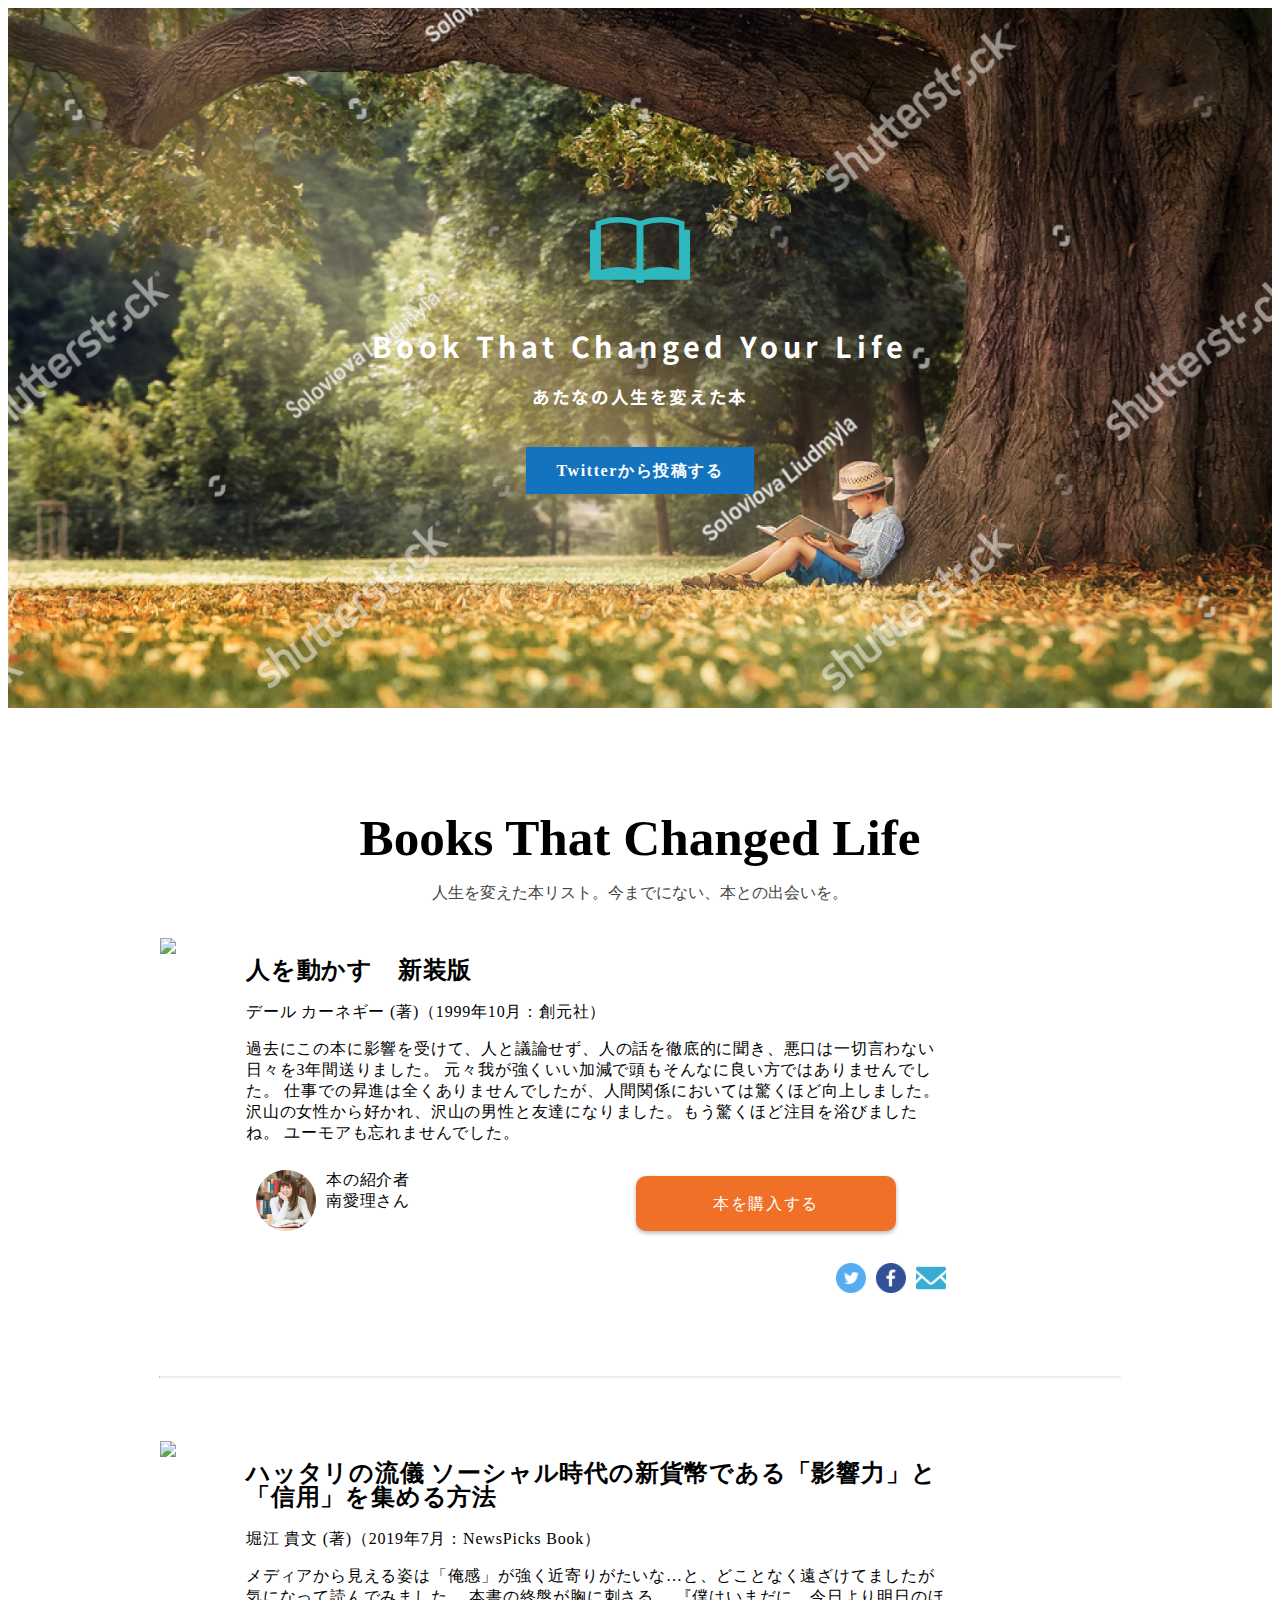
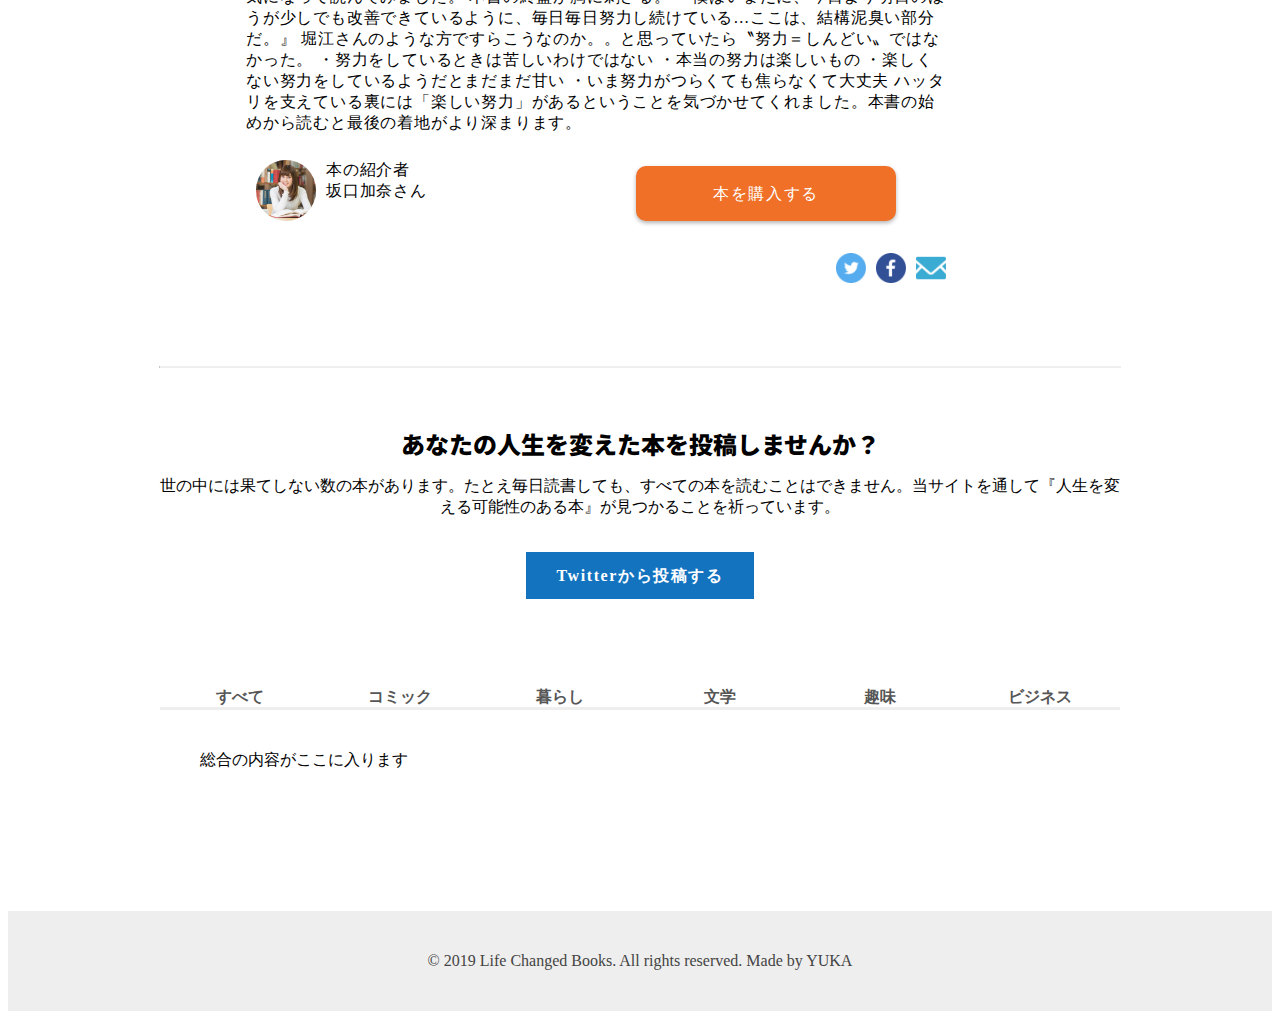
==== index.html @ 33866260 "first commit" ====
<!DOCTYPE html>
<html lang="ja">
<head>
  <meta charset="utf-8">
  <title> portforio site</title>
  <style>
  </style>
  <link rel="stylesheet" href="style.css" type="text/css">
<link href="https://fonts.googleapis.com/css?family=Noto+Sans+JP&display=swap" rel="stylesheet">
<link href="https://fonts.googleapis.com/css?family=Noto+Serif+JP&display=swap" rel="stylesheet">
<link href="https://fonts.googleapis.com/css?family=Sawarabi+Mincho&display=swap" rel="stylesheet">
  <link href="https://use.fontawesome.com/releases/v5.6.1/css/all.css" rel="stylesheet">
  <link rel="stylesheet" href="venobox.css">
</head>
<body>
  <header class="header">
    <div class="inner">
      <img src="img/icon.svg" class="icon">

<h1>Book That Changed Your Life <p>あたなの人生を変えた本</p></h1>
    <span class="bottun"><a href="#">Twitterから投稿する</a></span>
    </div>
  </header>


  <section class="#">
    <div class="inner maintitle">


          <h1>Books That Changed Life<p>人生を変えた本リスト。今までにない、本との出会いを。</p></h1>





    </div>
  </section>


  <section class="#">
    <div class="inner main1">
<div class="inner-item left">
<img src="https://images-na.ssl-images-amazon.com/images/I/41nzfdbp0IL._SX339_BO1,204,203,200_.jpg">
  </div>
  <div class="inner-item right">
  <h2>人を動かす　新装版</h2>
  <p class="tyosya">デール カーネギー (著)（1999年10月：創元社）
<p class="honbun">

過去にこの本に影響を受けて、人と議論せず、人の話を徹底的に聞き、悪口は一切言わない日々を3年間送りました。
元々我が強くいい加減で頭もそんなに良い方ではありませんでした。
仕事での昇進は全くありませんでしたが、人間関係においては驚くほど向上しました。沢山の女性から好かれ、沢山の男性と友達になりました。もう驚くほど注目を浴びましたね。
ユーモアも忘れませんでした。 </p>
<div class="flex">
<p class="syoukaisya"><img src="img/profile.jpg">本の紹介者
<br>
南愛理さん</p>
<p class="kounyuu"><a href="https://amzn.to/2Gwf5Fy">本を購入する</a>
</p>
</div>
<div class="flex-kyouyuu">
<p class="kyouyuu">
<a href="#"><img src="img/icon1.png"></a>
<a href="#"><img src="img/icon2.png"></a>
<a href="#"><img src="img/icon3.png"></a>
</p>
</div>
    </div>


    </div>
    <hr class="hr">
  </div>
  </section>



  <section class="#">
    <div class="inner main1">
<div class="inner-item left">
<img src="https://images-na.ssl-images-amazon.com/images/I/51v9MgAtGcL._SX338_BO1,204,203,200_.jpg">
  </div>
  <div class="inner-item right">
  <h2>ハッタリの流儀 ソーシャル時代の新貨幣である「影響力」と「信用」を集める方法</h2>
  <p class="tyosya">堀江 貴文  (著)（2019年7月：NewsPicks Book）
<p class="honbun">
  メディアから見える姿は「俺感」が強く近寄りがたいな…と、どことなく遠ざけてましたが気になって読んでみました。

  本書の終盤が胸に刺さる。

  『僕はいまだに、今日より明日のほうが少しでも改善できているように、毎日毎日努力し続けている…ここは、結構泥臭い部分だ。』

  堀江さんのような方ですらこうなのか。。と思っていたら〝努力＝しんどい〟ではなかった。

  ・努力をしているときは苦しいわけではない
  ・本当の努力は楽しいもの
  ・楽しくない努力をしているようだとまだまだ甘い
  ・いま努力がつらくても焦らなくて大丈夫


  ハッタリを支えている裏には「楽しい努力」があるということを気づかせてくれました。本書の始めから読むと最後の着地がより深まります。</p>
<div class="flex">
<p class="syoukaisya"><img src="img/profile.jpg">本の紹介者
<br>
坂口加奈さん</p>
<p class="kounyuu"><a href="https://amzn.to/30XMRLS">本を購入する</a>
</p>
</div>
<div class="flex-kyouyuu">
<p class="kyouyuu">
<a href="#"><img src="img/icon1.png"></a>
<a href="#"><img src="img/icon2.png"></a>
<a href="#"><img src="img/icon3.png"></a>
</p>
</div>
    </div>


    </div>
    <hr class="hr">
  </div>
  </section>



  <section class="#">
    <div class="inner main3">

  <div class="inner-item">
  <h2>あなたの人生を変えた本を投稿しませんか？</h2>

<p class="honbun">
  世の中には果てしない数の本があります。たとえ毎日読書しても、すべての本を読むことはできません。当サイトを通して『人生を変える可能性のある本』が見つかることを祈っています。</p>
<span class="bottun"><a href="#">Twitterから投稿する</a></span>

    </div>


    </div>
    <!-- <hr class="hr"> -->
  </div>
  </section>


  <div class="tabs">
      <input id="all" type="radio" name="tab_item" checked>
      <label class="tab_item" for="all">すべて</label>
      <input id="komikku" type="radio" name="tab_item">
      <label class="tab_item" for="komikku">コミック</label>
      <input id="kurashi" type="radio" name="tab_item">
      <label class="tab_item" for="kurashi">暮らし</label>
      <input id="bungaku" type="radio" name="tab_item">
      <label class="tab_item" for="bungaku">文学</label>
      <input id="syumi" type="radio" name="tab_item">
      <label class="tab_item" for="syumi">趣味</label>
      <input id="bijinesu" type="radio" name="tab_item">
      <label class="tab_item" for="bijinesu">ビジネス</label>

      <div class="tab_content" id="all_content">
          総合の内容がここに入ります








      </div>
      <div class="tab_content" id="komikku_content">
          コミックの内容がここに入ります





  </div>

      <div class="tab_content" id="kurashi_content">
          暮らしの内容がここに入ります


  </div>
  <div class="tab_content" id="bungaku_content">
      文学の内容がここに入ります
</div>
<div class="tab_content" id="syumi_content">
    趣味の内容がここに入ります
</div>
<div class="tab_content" id="bijinesu_content">
    ビジネスの内容がここに入ります
</div>

    </div>

  <footer class="footer">
    <div class="inner">
<p>
    © 2019 Life Changed Books. All rights reserved. Made by YUKA</p>
        </div>
  </footer>
  <script src="https://cdnjs.cloudflare.com/ajax/libs/jquery/2.2.4/jquery.min.js"></script>
  <script src="js/venobox.min.js"></script>
  <script>
    $(function() {
      $('.venobox').venobox({
        infinigall: true,
        numeratio: true,
      });
    });
  </script>
</body>
</html>
---- style.css ----
@charset "UTF-8";

#{
    font-family: 'Noto Sans JP', sans-serif;
    font-size:14rem;
}

/* .fas {color: #fecb81;
backgorund-color: #fecb81;

} */


.icon {
  text-align: center;
  margin: 0 auto;
  width: 100px;
margin-top: 20%;

}
.header {

  background: url("img/main3.jpg") no-repeat;
  background-size: cover;

height:700px;
background-position: center center;
}

.img {
  max-width: 100%;
  width: 100%;
}

.header .inner {

box-sizing:border-box;
width: 960px;
max-width: 100%;
text-align: center;
  margin: 0 auto;
  font-family: 'Noto Sans JP', sans-serif;

}

.inner {
  margin: 0 auto;
  width: 960px;

/* max-width: 100%; */
}

.main1 {
    display: flex;

}

.left img {
width: 200px;

}


.right {
width: 700px;
/* max-width: 100%;
max-width: 100%; */
margin-left:70px;
letter-spacing: 0.05rem;
}

h2 {
    font-family: "游明朝", YuMincho, "ヒラギノ明朝 ProN W3", "Hiragino Mincho ProN", "HG明朝E", "ＭＳ Ｐ明朝", "ＭＳ 明朝", serif;
line-height: 1;
}
.maintitle  {
text-align: center;
margin-top:100px;
font-size: 1.6rem;

}
.main3 {
  text-align: center;
}

.main3 h2 {
  font-family: 'Noto Sans JP', sans-serif;
  font-weight: 900;
  font-size: 1.5rem;


}

.maintitle p  {
text-align: center;
font-size: 1rem;
  font-family: "游明朝", YuMincho, "ヒラギノ明朝 ProN W3", "Hiragino Mincho ProN", "HG明朝E", "ＭＳ Ｐ明朝", "ＭＳ 明朝", serif;
  color: #444;
  font-weight: lighter;
}


.header h1 {
  color:#fff;
  text-align: center;
margin: 0 auto;
padding-top: 20px;
letter-spacing: 0.3rem;
font-size: 1.8rem;
font-family: 'Noto Sans JP', sans-serif;
font-weight: bold;
}

.header h1 p {
  color:#fff;
letter-spacing: 0.1rem;
font-size: 1.1rem;
margin-bottom: 5%;
}

.bottun {
  color:#fff;
letter-spacing: 0.1rem;
font-size: 1.3rem;
background-color:#1373BF;
display: inline;
text-align: center;
margin: 0 auto;
font-size:1rem;
padding: 15px 30px;
    font-family: Avenir-Light;
    font-weight: bold;


}

.bottun a {
text-decoration: none;
color:#fff;
display: inline;
}


.bottun:hover {
background-color:#00bcf2;
transition: 1s;



}


.flex {
  display: flex;
  justify-content: space-between;
}

.kounyuu {
  /* border: 0.5px solid #444; */
  width: 260px;
  height: 55px;
  text-align: center;
  line-height: 55px;
  /* padding:15px 80px; */
  border-radius: 10px;
  margin-right: 50px;
background-color:#ef7026;
box-shadow: 0 2px 4px rgba(0,0,0,0.3);
transition: .3s;
color: #fff;
letter-spacing: 0.1rem;


}
.kounyuu a {
text-decoration: none;
display: block;
color: #444;
color: #fff;
width: 100%;
}

.kounyuu:hover {
  /* border: 0.5px solid #3cb371; */
  transition: 0.5s;
  box-sizing: border-box;
box-shadow: 0 5px 8px rgba(0,0,0,0.3);

}

.syoukaisya img {
  width: 60px;
  border-radius: 500px;
  float: left;
  margin-right: 10px;
}

.syoukaisya {
overflow: hidden;
width: 200px;
margin: 10px;
}


.naviflex {
display:flex;
justify-content: space-between;
}

.kyouyuu img {
  width: 30px;
  /* background-color: blue;
  color: green; */
  margin-left:5px;
}

.flex-kyouyuu{
  display: flex;
  justify-content: flex-end;
}

.hr {
  color: #EFEFEF;
    color: red;
  margin-top: 5%;
    margin-bottom: 5%;
  width:960px;
max-width: 100%;
  margin-left:auto;
    margin-right:auto;
  border-top: 1px solid #EFEFEF;
}

.main3 .honbun {
  margin-bottom: 5%;

}



.footer  {
background-color: #eee;
height: 100px;
text-align: center;
}




.footer .inner  {
padding-top:2%;
color: #444;
}



/*タブ切り替え全体のスタイル*/
.tabs {
  margin-top: 50px;
  padding-bottom: 40px;
  background-color: #fff;
  /* box-shadow: 0 0 10px rgba(0, 0, 0, 0.2); */
  width: 960px;
  margin: 0 auto;
    margin-bottom: 100px;
      margin-top: 100px;
  height: auto;}


/*タブのスタイル*/
.tab_item {
  width: calc(100%/6);
  height: 20px;
  border-bottom: 3px solid #eee;
  /* background-color: #d9d9d9; */
  line-height: 20px;
  font-size: 16px;
  text-align: center;
  color: #565656;
  display: block;
  float: left;
  text-align: center;
  font-weight: bold;
  transition: all 0.2s ease;
}
.tab_item:hover {
  border-bottom: orange 3px solid;
  /* opacity: 0.75; */
  /* color: red; */
  /* background-color: green; */
    /* transform: translateX(1rem); */
    transition: 0.5s;
}

/*ラジオボタンを全て消す*/
input[name="tab_item"] {
  display: none;
}

/*タブ切り替えの中身のスタイル*/
.tab_content {
  display: none;
  padding: 40px 40px 0;
  clear: both;
  overflow: hidden;

}


/*選択されているタブのコンテンツのみを表示*/
#all:checked ~ #all_content,
#komikku:checked ~ #komikku_content,
#kurashi:checked ~ #kurashi_content,
#bungaku:checked ~ #bungaku_content,
#syumi:checked ~ #syumi_content,
#bijinesu:checked ~ #bijinesu_content,
#design:checked ~ #design_content {
  display: block;
}


@media screen and (min-width:761px) {

}


@media screen and (max-width:480px) {

  .flex {

  }


  .main1 {
      display: block;


  }

  .left {
    /* width: 200px; */
width: 480px;
  }


  .right {
width: 100%;
width: 480px;
  /* max-width: 100%;
  max-width: 100%; */
  margin-left:70px;
  letter-spacing: 0.05rem;
  }

}

#menu-cb:checked ~ #menu-background {
    opacity: 0.5;
    z-index: 999;
}
}
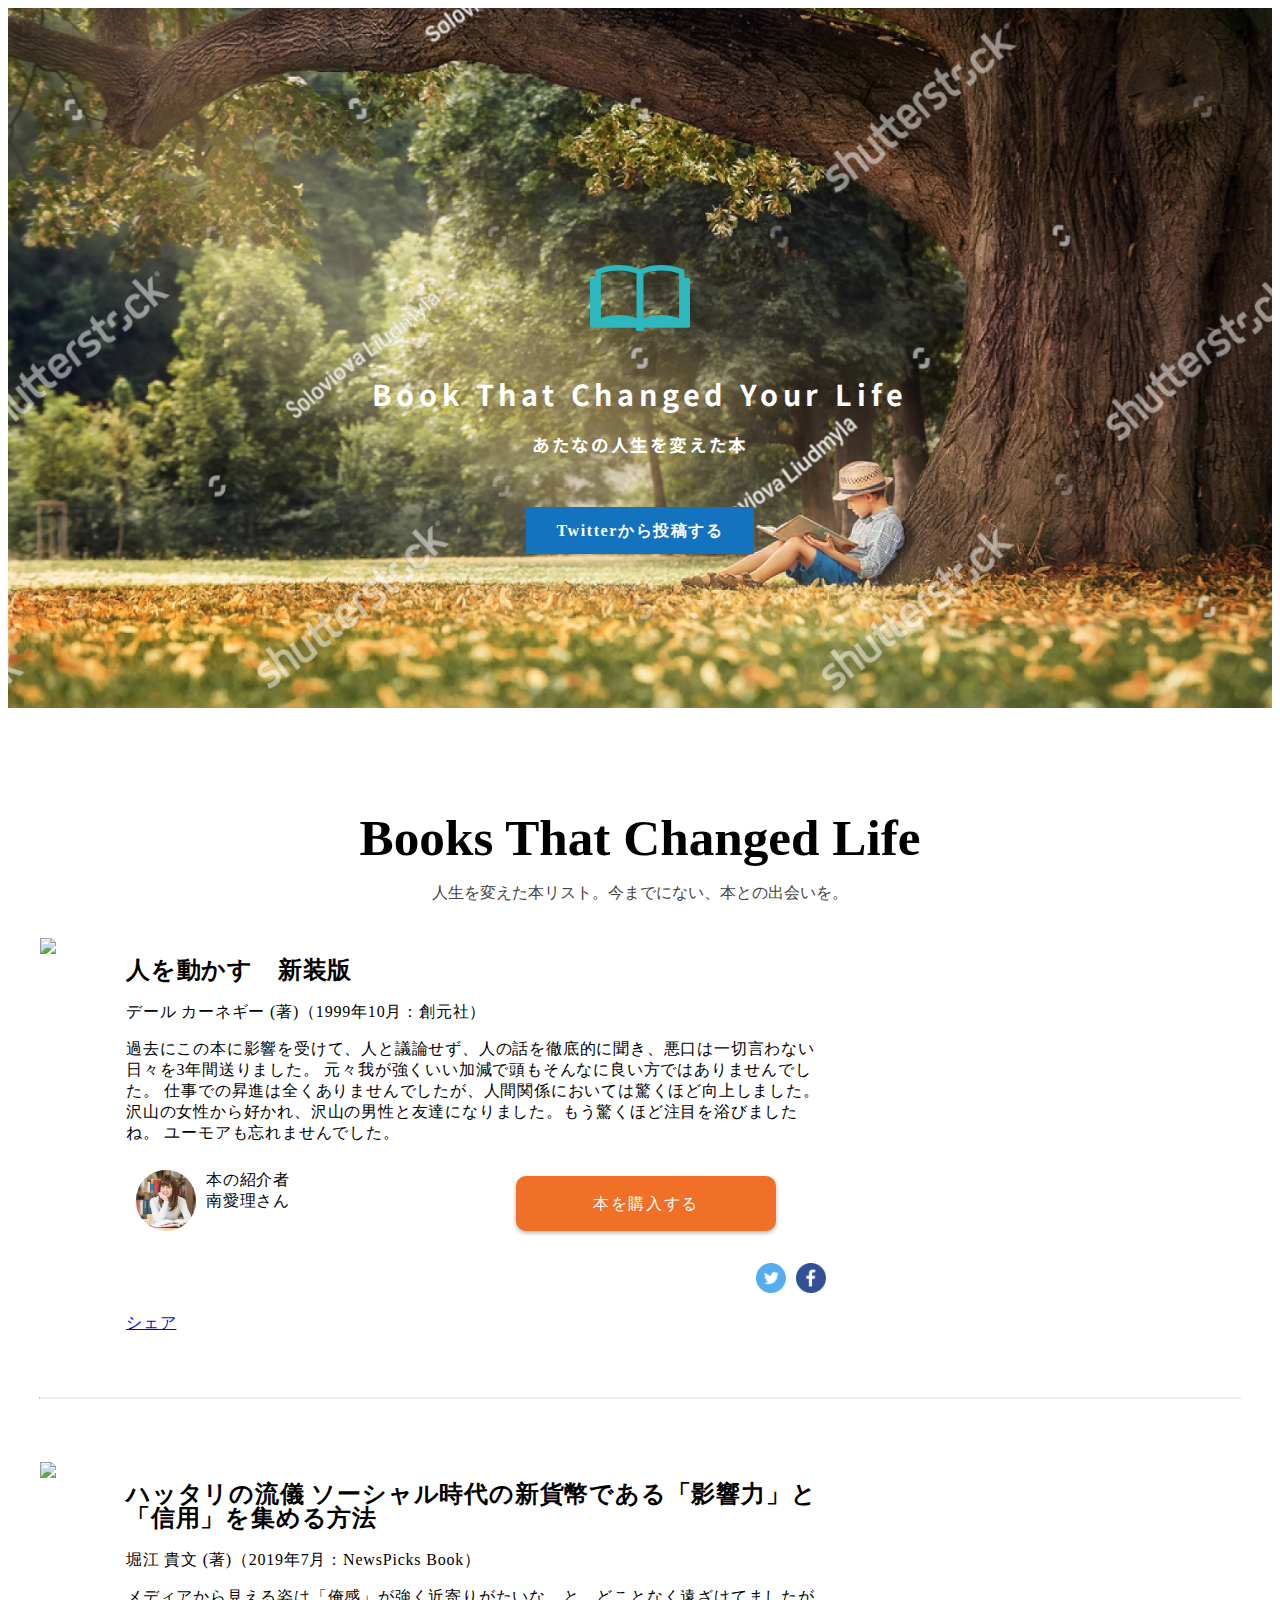
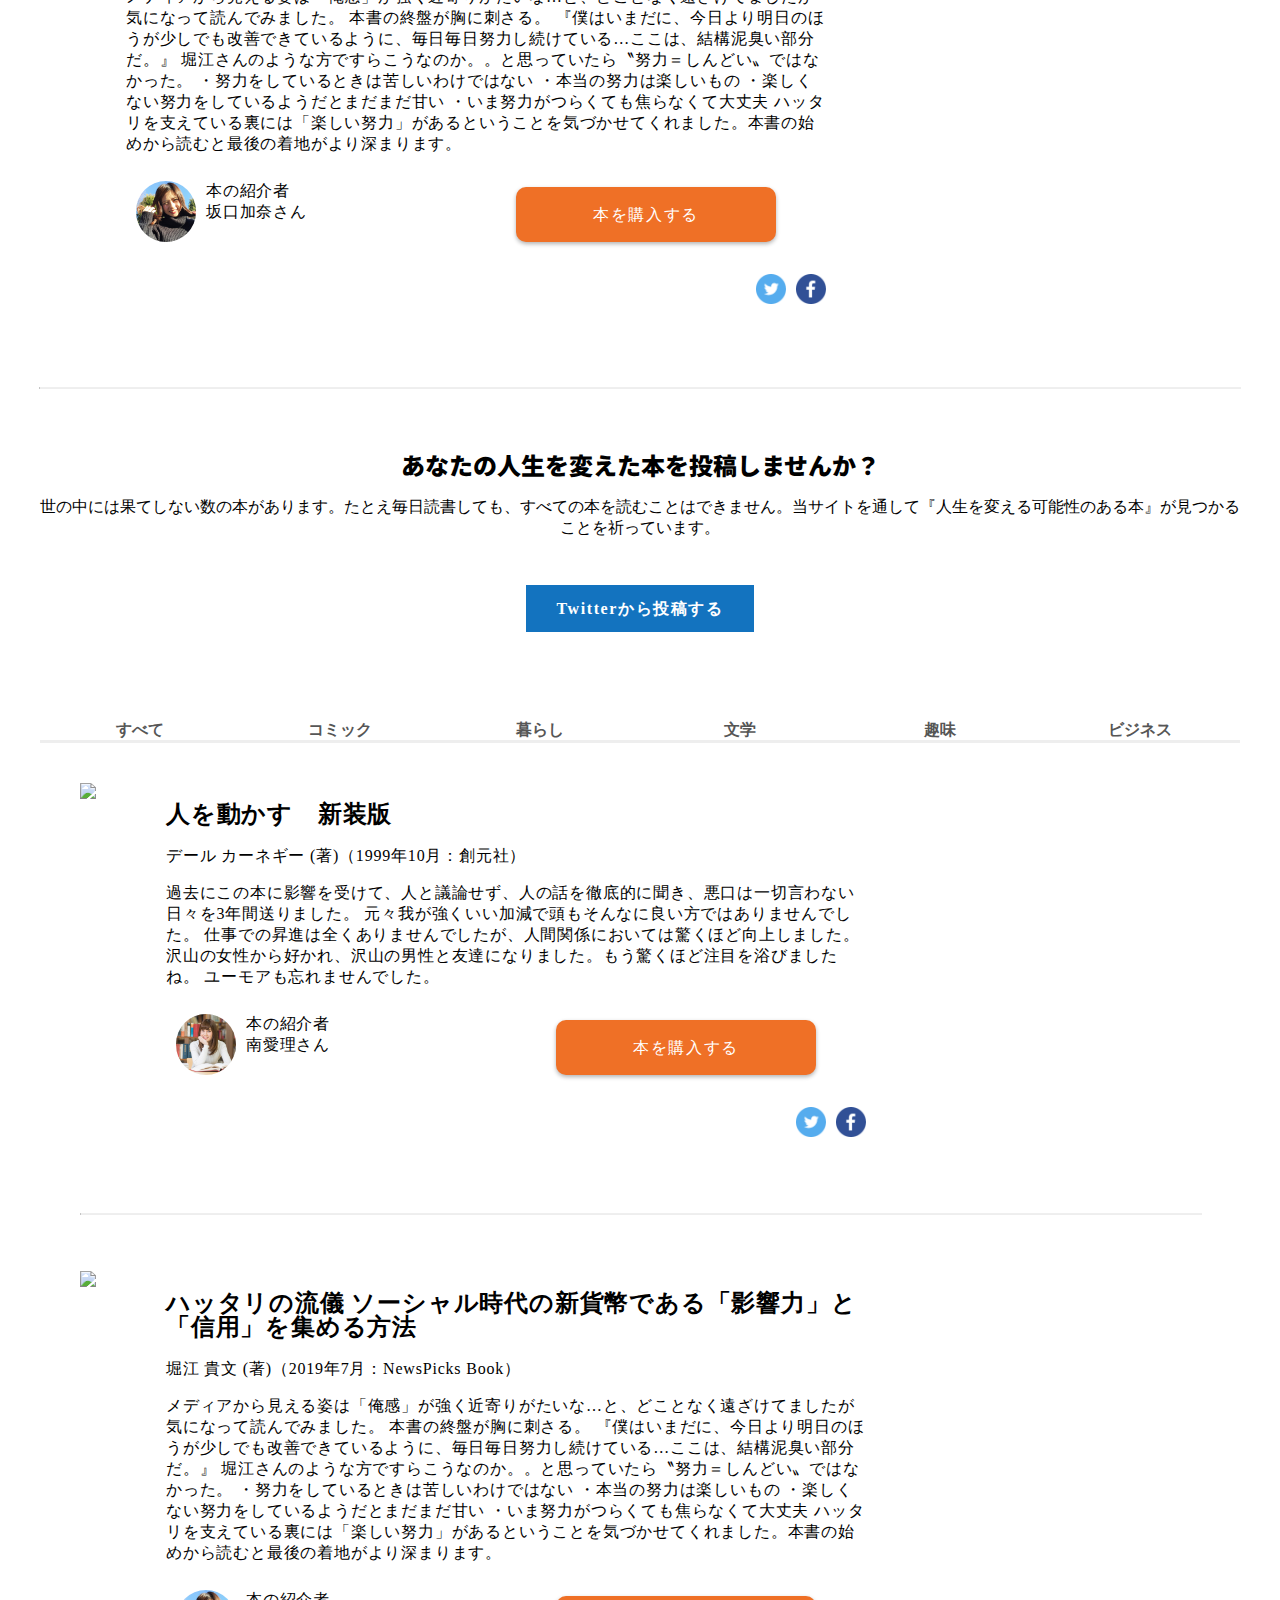
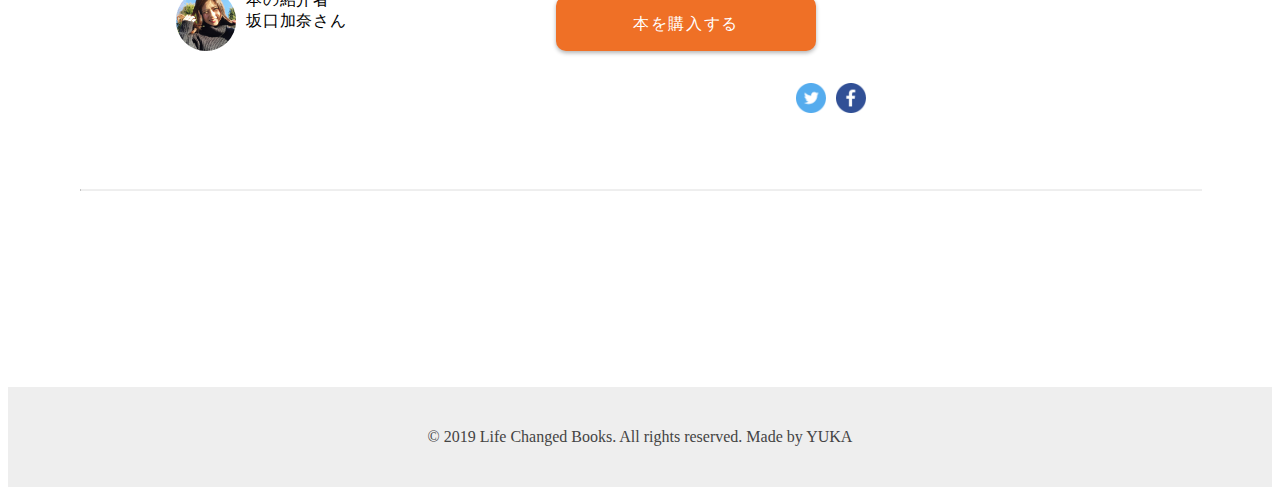
==== commit 2cff59a6: "追加" ====
--- a/index.html
+++ b/index.html
@@ -2,212 +2,381 @@
 <html lang="ja">
 <head>
   <meta charset="utf-8">
-  <title> portforio site</title>
+  <title> Book That Changed Your Life <p>あたなの人生を変えた本</title>
   <style>
   </style>
   <link rel="stylesheet" href="style.css" type="text/css">
-<link href="https://fonts.googleapis.com/css?family=Noto+Sans+JP&display=swap" rel="stylesheet">
-<link href="https://fonts.googleapis.com/css?family=Noto+Serif+JP&display=swap" rel="stylesheet">
-<link href="https://fonts.googleapis.com/css?family=Sawarabi+Mincho&display=swap" rel="stylesheet">
+  <script></script>
+  <link href="https://fonts.googleapis.com/css?family=Noto+Sans+JP&display=swap" rel="stylesheet">
+  <link href="https://fonts.googleapis.com/css?family=Noto+Serif+JP&display=swap" rel="stylesheet">
+  <link href="https://fonts.googleapis.com/css?family=Sawarabi+Mincho&display=swap" rel="stylesheet">
   <link href="https://use.fontawesome.com/releases/v5.6.1/css/all.css" rel="stylesheet">
-  <link rel="stylesheet" href="venobox.css">
+  <script async src="https://platform.twitter.com/widgets.js" charset="utf-8"></script>
 </head>
 <body>
+  <div id="fb-root"></div>
+<script async defer crossorigin="anonymous" src="https://connect.facebook.net/ja_JP/sdk.js#xfbml=1&version=v3.3"></script>
+
   <header class="header">
     <div class="inner">
       <img src="img/icon.svg" class="icon">
-
-<h1>Book That Changed Your Life <p>あたなの人生を変えた本</p></h1>
-    <span class="bottun"><a href="#">Twitterから投稿する</a></span>
+      <h1><a href="index.html">Book That Changed Your Life <p>あたなの人生を変えた本</a></p>
+      </h1>
+      <span class="bottun"><a href="">Twitterから投稿する</a></span>
     </div>
   </header>
-
-
   <section class="#">
     <div class="inner maintitle">
-
-
-          <h1>Books That Changed Life<p>人生を変えた本リスト。今までにない、本との出会いを。</p></h1>
-
-
-
-
-
+      <h1>Books That Changed Life<p>人生を変えた本リスト。今までにない、本との出会いを。</p>
+      </h1>
     </div>
   </section>
-
-
   <section class="#">
     <div class="inner main1">
-<div class="inner-item left">
-<img src="https://images-na.ssl-images-amazon.com/images/I/41nzfdbp0IL._SX339_BO1,204,203,200_.jpg">
-  </div>
-  <div class="inner-item right">
-  <h2>人を動かす　新装版</h2>
-  <p class="tyosya">デール カーネギー (著)（1999年10月：創元社）
-<p class="honbun">
-
-過去にこの本に影響を受けて、人と議論せず、人の話を徹底的に聞き、悪口は一切言わない日々を3年間送りました。
-元々我が強くいい加減で頭もそんなに良い方ではありませんでした。
-仕事での昇進は全くありませんでしたが、人間関係においては驚くほど向上しました。沢山の女性から好かれ、沢山の男性と友達になりました。もう驚くほど注目を浴びましたね。
-ユーモアも忘れませんでした。 </p>
-<div class="flex">
-<p class="syoukaisya"><img src="img/profile.jpg">本の紹介者
-<br>
-南愛理さん</p>
-<p class="kounyuu"><a href="https://amzn.to/2Gwf5Fy">本を購入する</a>
-</p>
-</div>
-<div class="flex-kyouyuu">
-<p class="kyouyuu">
-<a href="#"><img src="img/icon1.png"></a>
-<a href="#"><img src="img/icon2.png"></a>
-<a href="#"><img src="img/icon3.png"></a>
-</p>
-</div>
-    </div>
-
-
+      <div class="inner-item left">
+        <img src="https://images-na.ssl-images-amazon.com/images/I/41nzfdbp0IL._SX339_BO1,204,203,200_.jpg">
+      </div>
+      <div class="inner-item right">
+        <h2>人を動かす　新装版</h2>
+        <p class="tyosya">デール カーネギー (著)（1999年10月：創元社）
+          <p class="honbun">
+            過去にこの本に影響を受けて、人と議論せず、人の話を徹底的に聞き、悪口は一切言わない日々を3年間送りました。
+            元々我が強くいい加減で頭もそんなに良い方ではありませんでした。
+            仕事での昇進は全くありませんでしたが、人間関係においては驚くほど向上しました。沢山の女性から好かれ、沢山の男性と友達になりました。もう驚くほど注目を浴びましたね。
+            ユーモアも忘れませんでした。 </p>
+          <div class="flex">
+            <p class="syoukaisya"><img src="img/profile.jpg">本の紹介者
+              <br>
+              南愛理さん</p>
+            <p class="kounyuu"><a href="https://amzn.to/2Gwf5Fy">本を購入する</a>
+            </p>
+          </div>
+          <div class="flex-kyouyuu">
+            <p class="kyouyuu">
+              <a href="https://twitter.com/intent/tweet?text=人生を変えた本"><img src="img/icon1.png"></a>
+              <a href="https://www.facebook.com/sharer/sharer.php?u=https%3A%2F%2Fsad-swartz-3eaa2c.netlify.com%2F&amp;src=sdkpreparse"><img src="img/icon2.png"></a>
+
+            </p>
+          </div>
+
+<div class="fb-share-button" data-href="https://sad-swartz-3eaa2c.netlify.com/" data-layout="button_count" data-size="small"><a target="_blank" href="https://www.facebook.com/sharer/sharer.php?u=https%3A%2F%2Fsad-swartz-3eaa2c.netlify.com%2F&amp;src=sdkpreparse" class="fb-xfbml-parse-ignore">シェア</a></div>
+
+
+      </div>
     </div>
     <hr class="hr">
-  </div>
   </section>
-
-
-
   <section class="#">
     <div class="inner main1">
-<div class="inner-item left">
-<img src="https://images-na.ssl-images-amazon.com/images/I/51v9MgAtGcL._SX338_BO1,204,203,200_.jpg">
-  </div>
-  <div class="inner-item right">
-  <h2>ハッタリの流儀 ソーシャル時代の新貨幣である「影響力」と「信用」を集める方法</h2>
-  <p class="tyosya">堀江 貴文  (著)（2019年7月：NewsPicks Book）
-<p class="honbun">
-  メディアから見える姿は「俺感」が強く近寄りがたいな…と、どことなく遠ざけてましたが気になって読んでみました。
-
-  本書の終盤が胸に刺さる。
-
-  『僕はいまだに、今日より明日のほうが少しでも改善できているように、毎日毎日努力し続けている…ここは、結構泥臭い部分だ。』
-
-  堀江さんのような方ですらこうなのか。。と思っていたら〝努力＝しんどい〟ではなかった。
-
-  ・努力をしているときは苦しいわけではない
-  ・本当の努力は楽しいもの
-  ・楽しくない努力をしているようだとまだまだ甘い
-  ・いま努力がつらくても焦らなくて大丈夫
-
-
-  ハッタリを支えている裏には「楽しい努力」があるということを気づかせてくれました。本書の始めから読むと最後の着地がより深まります。</p>
-<div class="flex">
-<p class="syoukaisya"><img src="img/profile.jpg">本の紹介者
-<br>
-坂口加奈さん</p>
-<p class="kounyuu"><a href="https://amzn.to/30XMRLS">本を購入する</a>
-</p>
-</div>
-<div class="flex-kyouyuu">
-<p class="kyouyuu">
-<a href="#"><img src="img/icon1.png"></a>
-<a href="#"><img src="img/icon2.png"></a>
-<a href="#"><img src="img/icon3.png"></a>
-</p>
-</div>
-    </div>
-
-
+      <div class="inner-item left">
+        <img src="https://images-na.ssl-images-amazon.com/images/I/51v9MgAtGcL._SX338_BO1,204,203,200_.jpg">
+      </div>
+      <div class="inner-item right">
+        <h2>ハッタリの流儀 ソーシャル時代の新貨幣である「影響力」と「信用」を集める方法</h2>
+        <p class="tyosya">堀江 貴文 (著)（2019年7月：NewsPicks Book）
+          <p class="honbun">
+            メディアから見える姿は「俺感」が強く近寄りがたいな…と、どことなく遠ざけてましたが気になって読んでみました。
+            本書の終盤が胸に刺さる。
+            『僕はいまだに、今日より明日のほうが少しでも改善できているように、毎日毎日努力し続けている…ここは、結構泥臭い部分だ。』
+            堀江さんのような方ですらこうなのか。。と思っていたら〝努力＝しんどい〟ではなかった。
+            ・努力をしているときは苦しいわけではない
+            ・本当の努力は楽しいもの
+            ・楽しくない努力をしているようだとまだまだ甘い
+            ・いま努力がつらくても焦らなくて大丈夫
+            ハッタリを支えている裏には「楽しい努力」があるということを気づかせてくれました。本書の始めから読むと最後の着地がより深まります。</p>
+          <div class="flex">
+            <p class="syoukaisya"><img src="img/profile2.jpg">本の紹介者
+              <br>
+              坂口加奈さん</p>
+            <p class="kounyuu"><a href="https://amzn.to/30XMRLS">本を購入する</a>
+            </p>
+          </div>
+          <div class="flex-kyouyuu">
+            <p class="kyouyuu">
+              <a href="https://twitter.com/intent/tweet?text=人生を変えた本"><img src="img/icon1.png"></a>
+              <a href="https://www.facebook.com/sharer/sharer.php?u=https%3A%2F%2Fsad-swartz-3eaa2c.netlify.com%2F&amp;src=sdkpreparse"><img src="img/icon2.png"></a>
+
+            </p>
+          </div>
+
+
+
+    </div>
     </div>
     <hr class="hr">
-  </div>
   </section>
-
-
-
   <section class="#">
     <div class="inner main3">
-
-  <div class="inner-item">
-  <h2>あなたの人生を変えた本を投稿しませんか？</h2>
-
-<p class="honbun">
-  世の中には果てしない数の本があります。たとえ毎日読書しても、すべての本を読むことはできません。当サイトを通して『人生を変える可能性のある本』が見つかることを祈っています。</p>
-<span class="bottun"><a href="#">Twitterから投稿する</a></span>
-
-    </div>
-
-
+      <div class="inner-item">
+        <h2>あなたの人生を変えた本を投稿しませんか？</h2>
+        <p class="honbun">
+          世の中には果てしない数の本があります。たとえ毎日読書しても、すべての本を読むことはできません。当サイトを通して『人生を変える可能性のある本』が見つかることを祈っています。</p>
+        <span class="bottun"><a href="#">Twitterから投稿する</a></span>
+      </div>
     </div>
     <!-- <hr class="hr"> -->
+  </section>
+  <div class="tabs">
+    <input id="all" type="radio" name="tab_item" checked>
+    <label class="tab_item" for="all">すべて</label>
+    <input id="komikku" type="radio" name="tab_item">
+    <label class="tab_item" for="komikku">コミック</label>
+    <input id="kurashi" type="radio" name="tab_item">
+    <label class="tab_item" for="kurashi">暮らし</label>
+    <input id="bungaku" type="radio" name="tab_item">
+    <label class="tab_item" for="bungaku">文学</label>
+    <input id="syumi" type="radio" name="tab_item">
+    <label class="tab_item" for="syumi">趣味</label>
+    <input id="bijinesu" type="radio" name="tab_item">
+    <label class="tab_item" for="bijinesu">ビジネス</label>
+    <div class="tab_content" id="all_content">
+      <section class="#">
+        <div class="inner main1">
+          <div class="inner-item left">
+            <img src="https://images-na.ssl-images-amazon.com/images/I/41nzfdbp0IL._SX339_BO1,204,203,200_.jpg">
+          </div>
+          <div class="inner-item right">
+            <h2>人を動かす　新装版</h2>
+            <p class="tyosya">デール カーネギー (著)（1999年10月：創元社）
+              <p class="honbun">
+                過去にこの本に影響を受けて、人と議論せず、人の話を徹底的に聞き、悪口は一切言わない日々を3年間送りました。
+                元々我が強くいい加減で頭もそんなに良い方ではありませんでした。
+                仕事での昇進は全くありませんでしたが、人間関係においては驚くほど向上しました。沢山の女性から好かれ、沢山の男性と友達になりました。もう驚くほど注目を浴びましたね。
+                ユーモアも忘れませんでした。 </p>
+              <div class="flex">
+                <p class="syoukaisya"><img src="img/profile.jpg">本の紹介者
+                  <br>
+                  南愛理さん</p>
+                <p class="kounyuu"><a href="https://amzn.to/2Gwf5Fy">本を購入する</a>
+                </p>
+              </div>
+              <div class="flex-kyouyuu">
+                <p class="kyouyuu">
+                  <a href="https://twitter.com/intent/tweet?text=人生を変えた本"><img src="img/icon1.png"></a>
+                  <a href="https://www.facebook.com/sharer/sharer.php?u=https%3A%2F%2Fsad-swartz-3eaa2c.netlify.com%2F&amp;src=sdkpreparse"><img src="img/icon2.png"></a>
+
+                </p>
+              </div>
+          </div>
+        </div>
+        <hr class="hr">
+      </section>
+      <section class="#">
+        <div class="inner main1">
+          <div class="inner-item left">
+            <img src="https://images-na.ssl-images-amazon.com/images/I/51v9MgAtGcL._SX338_BO1,204,203,200_.jpg">
+          </div>
+          <div class="inner-item right">
+            <h2>ハッタリの流儀 ソーシャル時代の新貨幣である「影響力」と「信用」を集める方法</h2>
+            <p class="tyosya">堀江 貴文 (著)（2019年7月：NewsPicks Book）
+              <p class="honbun">
+                メディアから見える姿は「俺感」が強く近寄りがたいな…と、どことなく遠ざけてましたが気になって読んでみました。
+                本書の終盤が胸に刺さる。
+                『僕はいまだに、今日より明日のほうが少しでも改善できているように、毎日毎日努力し続けている…ここは、結構泥臭い部分だ。』
+                堀江さんのような方ですらこうなのか。。と思っていたら〝努力＝しんどい〟ではなかった。
+                ・努力をしているときは苦しいわけではない
+                ・本当の努力は楽しいもの
+                ・楽しくない努力をしているようだとまだまだ甘い
+                ・いま努力がつらくても焦らなくて大丈夫
+                ハッタリを支えている裏には「楽しい努力」があるということを気づかせてくれました。本書の始めから読むと最後の着地がより深まります。</p>
+              <div class="flex">
+                <p class="syoukaisya"><img src="img/profile2.jpg">本の紹介者
+                  <br>
+                  坂口加奈さん</p>
+                <p class="kounyuu"><a href="https://amzn.to/30XMRLS">本を購入する</a>
+                </p>
+              </div>
+              <div class="flex-kyouyuu">
+                <p class="kyouyuu">
+                  <a href="https://twitter.com/intent/tweet?text=人生を変えた本"><img src="img/icon1.png"></a>
+                  <a href="https://www.facebook.com/sharer/sharer.php?u=https%3A%2F%2Fsad-swartz-3eaa2c.netlify.com%2F&amp;src=sdkpreparse"><img src="img/icon2.png"></a>
+
+                </p>
+              </div>
+          </div>
+        </div>
+        <hr class="hr">
+      </section>
+    </div>
+    <div class="tab_content" id="komikku_content">
+      <section class="#">
+        <div class="inner main1">
+          <div class="inner-item left">
+            <img src="https://images-na.ssl-images-amazon.com/images/I/61DdIyIzibL._SY437_BO1,204,203,200_.jpg">
+          </div>
+          <div class="inner-item right">
+            <h2>角川まんが学習シリーズ 日本の歴史 全15巻+別巻4冊セット</h2>
+            <p class="tyosya">山本 博文 (著)（2018年2月：KADOKAWA）
+              <p class="honbun">
+                子供が受験なので、受験勉強のすきま時間に読めたらと思い購入しました。大人の方がはまってしまいます。殺したり殺されたりの繰り返しで途中少し飽きてしまう部分もあります。
+  個人的には、幕末から明治、昭和辺りがとても好きです。写真もたくさんあり、巻ごとに覚えるポイントを解説してくれているので学生さんにはとても良い教材になると思います。 </p>
+              <div class="flex">
+                <p class="syoukaisya"><img src="img/profile3.jpg">本の紹介者
+                  <br>
+                  南愛理さん</p>
+                <p class="kounyuu"><a href="https://amzn.to/2Gxb1VN">本を購入する</a>
+                </p>
+              </div>
+              <div class="flex-kyouyuu">
+                <p class="kyouyuu">
+                  <a href="https://twitter.com/intent/tweet?text=人生を変えた本"><img src="img/icon1.png"></a>
+                  <a href="https://www.facebook.com/sharer/sharer.php?u=https%3A%2F%2Fsad-swartz-3eaa2c.netlify.com%2F&amp;src=sdkpreparse"><img src="img/icon2.png"></a>
+
+                </p>
+              </div>
+
+
+          </div>
+        </div>
+
+        <a href="https://twitter.com/share?ref_src=twsrc%5Etfw" class="twitter-share-button" data-show-count="false">Tweet</a>
+<script async src="https://platform.twitter.com/widgets.js" charset="utf-8"></script>
+
+        <hr class="hr">
+      </section>
+    </div>
+    <div class="tab_content" id="kurashi_content">
+      <section class="#">
+        <div class="inner main1">
+          <div class="inner-item left">
+            <img src="https://images-na.ssl-images-amazon.com/images/I/51opAF5gsbL._SX343_BO1,204,203,200_.jpg">
+          </div>
+          <div class="inner-item right">
+            <h2>シリコンバレー式 自分を変える最強の食事</h2>
+            <p class="tyosya">デイヴ・アスプリー(著)（2015年9月：ダイヤモンド社）
+              <p class="honbun">
+                この本は、知識てんこ盛りで、すべてを実践するのは不可能です。でも、考え方を変えて、例えるなら１００個書かれている知識のうち、自分にできそうな６０個くらいを
+やってみればいいんです。サラダの具を著者オススメの野菜に変えてみるとか、惰性で食べていたものが著者の言うＮＧフードならやめるとか。好きなものを食べるのはやめなくていいんです。
+僕はそのやり方で、半年で１０キロ痩せ、ベスト体重に。２年経っても保てています。頭もスッキリして、体調もよくなり、日中の眠気に襲われることもなくなり、デトックス（解毒）作用があったと思います。生活の質を高めてもらい、この本には本当に感謝しています。  <div class="flex">
+                <p class="syoukaisya"><img src="img/profile5.jpg">本の紹介者
+                  <br>
+                  中村誠さん</p>
+                <p class="kounyuu"><a href="https://amzn.to/2K9IxSO">本を購入する</a>
+                </p>
+              </div>
+              <div class="flex-kyouyuu">
+                <p class="kyouyuu">
+                  <a href="https://twitter.com/intent/tweet?text=人生を変えた本"><img src="img/icon1.png"></a>
+                  <a href="https://www.facebook.com/sharer/sharer.php?u=https%3A%2F%2Fsad-swartz-3eaa2c.netlify.com%2F&amp;src=sdkpreparse"><img src="img/icon2.png"></a>
+
+                </p>
+              </div>
+          </div>
+        </div>
+        <hr class="hr">
+      </section>
+    </div>
+    <div class="tab_content" id="bungaku_content">
+
+
+      <section class="#">
+        <div class="inner main1">
+          <div class="inner-item left">
+            <img src="https://images-na.ssl-images-amazon.com/images/I/5151ONVXkML._SX349_BO1,204,203,200_.jpg">
+          </div>
+          <div class="inner-item right">
+            <h2>こころ</h2>
+            <p class="tyosya">夏目 漱石 (著)（2014年3月：新潮文庫 改版）
+              <p class="honbun">
+              多くの自己啓発本や読書を勧める本の中で、必ずと言っていいほど紹介されていた小説であったので今回読むことができました。勧められていた訳は十分はわかりました。遺書が長過ぎる面はありましたが、人の持つ弱さを思い知らされたと思っています。Kの奇妙さは気にはなりましたが、それも時代なのかなとも。一生のうちに読んだ方が良い本であることは間違いありません。  <div class="flex">
+                <p class="syoukaisya"><img src="img/profile4.jpg">本の紹介者
+                  <br>
+                  坂口加奈さん</p>
+                <p class="kounyuu"><a href="https://amzn.to/2K9Jjzc">本を購入する</a>
+                </p>
+              </div>
+              <div class="flex-kyouyuu">
+                <p class="kyouyuu">
+                  <a href="https://twitter.com/intent/tweet?text=人生を変えた本"><img src="img/icon1.png"></a>
+                  <a href="https://www.facebook.com/sharer/sharer.php?u=https%3A%2F%2Fsad-swartz-3eaa2c.netlify.com%2F&amp;src=sdkpreparse"><img src="img/icon2.png"></a>
+
+                </p>
+              </div>
+          </div>
+        </div>
+        <hr class="hr">
+      </section>
+
+
+    </div>
+    <div class="tab_content" id="syumi_content">
+
+
+      <section class="#">
+        <div class="inner main1">
+          <div class="inner-item left">
+            <img src="https://images-na.ssl-images-amazon.com/images/I/51sPGsTuF0L._SX350_BO1,204,203,200_.jpg">
+          </div>
+          <div class="inner-item right">
+            <h2>嫌われる勇気―――自己啓発の源流「アドラー」の教え</h2>
+            <p class="tyosya">岸見 一郎 (著)（2013年12月：ダイヤモンド社 ）
+              <p class="honbun">
+                本書を読む以前は、他者から嫌われるのを怖れる自分がいた。自分の言動に他者が反応するか気になって仕方がなかった。
+
+                しかし、課題の分離をすることで、自分がやるべきことをやった上で、それを他者がどう判断するかはコントロール不可能ということ、そしてコントロール不可能なものに囚われるのは人生の無駄であることに気づけた。他者は自分の期待を満たす為に生きている訳ではない、という言葉が頭に残っている。目的論、貢献感という点に関しても本書から得られた新しい気づきである。
+
+                今後は、他者の課題には踏み込まず、自分の課題にも他者を踏み込ませないことを決めた。他者は自分の期待を満たす為に生きている訳ではない。これは家族であっても恋人や友人であっても。自分も他者の期待を満たす生き方はしない。ここに気づかせてくれた良書である。  <div class="flex">
+                <p class="syoukaisya"><img src="img/profile6.jpg">本の紹介者
+                  <br>
+                  松田敦さん</p>
+                <p class="kounyuu"><a href="https://amzn.to/2K8h8km">本を購入する</a>
+                </p>
+              </div>
+              <div class="flex-kyouyuu">
+                <p class="kyouyuu">
+                  <a href="https://twitter.com/intent/tweet?text=人生を変えた本"><img src="img/icon1.png"></a>
+                  <a href="https://www.facebook.com/sharer/sharer.php?u=https%3A%2F%2Fsad-swartz-3eaa2c.netlify.com%2F&amp;src=sdkpreparse"><img src="img/icon2.png"></a>
+
+                </p>
+              </div>
+          </div>
+        </div>
+        <hr class="hr">
+      </section>
+
+
+    </div>
+    <div class="tab_content" id="bijinesu_content">
+
+
+      <section class="#">
+        <div class="inner main1">
+          <div class="inner-item left">
+            <img src="https://images-na.ssl-images-amazon.com/images/I/51lP4lwKgIL._SX350_BO1,204,203,200_.jpg">
+          </div>
+          <div class="inner-item right">
+            <h2>アフターデジタル オフラインのない時代に生き残る</h2>
+            <p class="tyosya">藤井 保文 (著)（2019年3月：NewsPicks Book）
+              <p class="honbun">
+                この本はすごい、何度すごいと言っていいか分からない。エストニアやスウェーデン、中国といったITの先進的な事例を紹介するとともに、その裏側にある考え方に説明したものだ。ここまで明解にかつ分かりやすく説明したものは今までなかった。
+
+オフラインがなくなり、すべての行動がデータ化され、顧客との接点を多くし、それをUXに還元するというPDCAを高速に回していく。これは今後の日本社会のあるべき姿を言い表していると思う。とにかく、とにかくだまされたと思って読んでほしい。
+    <div class="flex">
+                <p class="syoukaisya"><img src="img/profile.jpg">本の紹介者
+                  <br>
+                  坂本亜里沙さん</p>
+                <p class="kounyuu"><a href="https://amzn.to/2JWSqEq">本を購入する</a>
+                </p>
+              </div>
+              <div class="flex-kyouyuu">
+                <p class="kyouyuu">
+                  <a href="https://twitter.com/intent/tweet?text=人生を変えた本"><img src="img/icon1.png"></a>
+                  <a href="https://www.facebook.com/sharer/sharer.php?u=https%3A%2F%2Fsad-swartz-3eaa2c.netlify.com%2F&amp;src=sdkpreparse"><img src="img/icon2.png"></a>
+
+                </p>
+              </div>
+          </div>
+        </div>
+        <hr class="hr">
+      </section>
+
+    </div>
   </div>
-  </section>
-
-
-  <div class="tabs">
-      <input id="all" type="radio" name="tab_item" checked>
-      <label class="tab_item" for="all">すべて</label>
-      <input id="komikku" type="radio" name="tab_item">
-      <label class="tab_item" for="komikku">コミック</label>
-      <input id="kurashi" type="radio" name="tab_item">
-      <label class="tab_item" for="kurashi">暮らし</label>
-      <input id="bungaku" type="radio" name="tab_item">
-      <label class="tab_item" for="bungaku">文学</label>
-      <input id="syumi" type="radio" name="tab_item">
-      <label class="tab_item" for="syumi">趣味</label>
-      <input id="bijinesu" type="radio" name="tab_item">
-      <label class="tab_item" for="bijinesu">ビジネス</label>
-
-      <div class="tab_content" id="all_content">
-          総合の内容がここに入ります
-
-
-
-
-
-
-
-
-      </div>
-      <div class="tab_content" id="komikku_content">
-          コミックの内容がここに入ります
-
-
-
-
-
-  </div>
-
-      <div class="tab_content" id="kurashi_content">
-          暮らしの内容がここに入ります
-
-
-  </div>
-  <div class="tab_content" id="bungaku_content">
-      文学の内容がここに入ります
-</div>
-<div class="tab_content" id="syumi_content">
-    趣味の内容がここに入ります
-</div>
-<div class="tab_content" id="bijinesu_content">
-    ビジネスの内容がここに入ります
-</div>
-
-    </div>
-
   <footer class="footer">
     <div class="inner">
-<p>
-    © 2019 Life Changed Books. All rights reserved. Made by YUKA</p>
-        </div>
+      <p>
+        © 2019 Life Changed Books. All rights reserved. Made by YUKA</p>
+    </div>
   </footer>
-  <script src="https://cdnjs.cloudflare.com/ajax/libs/jquery/2.2.4/jquery.min.js"></script>
-  <script src="js/venobox.min.js"></script>
-  <script>
-    $(function() {
-      $('.venobox').venobox({
-        infinigall: true,
-        numeratio: true,
-      });
-    });
-  </script>
 </body>
 </html>
--- a/style.css
+++ b/style.css
@@ -1,30 +1,25 @@
 @charset "UTF-8";
-
 #{
-    font-family: 'Noto Sans JP', sans-serif;
-    font-size:14rem;
+ font-family: 'Noto Sans JP', sans-serif;
+font-size:14rem;
 }
 
 /* .fas {color: #fecb81;
 backgorund-color: #fecb81;
 
 } */
-
-
 .icon {
   text-align: center;
   margin: 0 auto;
   width: 100px;
-margin-top: 20%;
-
-}
+  margin-top: 20%;
+}
+
 .header {
-
   background: url("img/main3.jpg") no-repeat;
   background-size: cover;
-
-height:700px;
-background-position: center center;
+  height: 700px;
+  background-position: center center;
 }
 
 .img {
@@ -33,52 +28,48 @@
 }
 
 .header .inner {
-
-box-sizing:border-box;
-width: 960px;
-max-width: 100%;
-text-align: center;
+  box-sizing: border-box;
+  width: 1200px;
+  max-width: 100%;
+  text-align: center;
   margin: 0 auto;
   font-family: 'Noto Sans JP', sans-serif;
-
 }
 
 .inner {
   margin: 0 auto;
-  width: 960px;
-
-/* max-width: 100%; */
+  width: 1200px;
+    max-width: 100%;
+  /* max-width: 100%; */
 }
 
 .main1 {
-    display: flex;
-
+  display: flex;
 }
 
 .left img {
-width: 200px;
-
-}
-
+  width: 200px;
+}
 
 .right {
-width: 700px;
-/* max-width: 100%;
+  width: 700px;
+  /* max-width: 100%;
 max-width: 100%; */
-margin-left:70px;
-letter-spacing: 0.05rem;
+  margin-left: 70px;
+  letter-spacing: 0.05rem;
 }
 
 h2 {
-    font-family: "游明朝", YuMincho, "ヒラギノ明朝 ProN W3", "Hiragino Mincho ProN", "HG明朝E", "ＭＳ Ｐ明朝", "ＭＳ 明朝", serif;
-line-height: 1;
-}
-.maintitle  {
-text-align: center;
-margin-top:100px;
-font-size: 1.6rem;
-
-}
+  font-family: "游明朝", YuMincho, "ヒラギノ明朝 ProN W3", "Hiragino Mincho ProN", "HG明朝E", "ＭＳ Ｐ明朝", "ＭＳ 明朝", serif;
+  line-height: 1;
+}
+
+.maintitle {
+  text-align: center;
+  margin-top: 100px;
+  font-size: 1.6rem;
+}
+
 .main3 {
   text-align: center;
 }
@@ -87,68 +78,66 @@
   font-family: 'Noto Sans JP', sans-serif;
   font-weight: 900;
   font-size: 1.5rem;
-
-
-}
-
-.maintitle p  {
-text-align: center;
-font-size: 1rem;
+}
+
+.maintitle p {
+  text-align: center;
+  font-size: 1rem;
   font-family: "游明朝", YuMincho, "ヒラギノ明朝 ProN W3", "Hiragino Mincho ProN", "HG明朝E", "ＭＳ Ｐ明朝", "ＭＳ 明朝", serif;
   color: #444;
   font-weight: lighter;
 }
 
-
 .header h1 {
-  color:#fff;
-  text-align: center;
-margin: 0 auto;
-padding-top: 20px;
-letter-spacing: 0.3rem;
-font-size: 1.8rem;
-font-family: 'Noto Sans JP', sans-serif;
-font-weight: bold;
+  color: #fff;
+  text-align: center;
+  margin: 0 auto;
+  padding-top: 20px;
+  letter-spacing: 0.3rem;
+  font-size: 1.8rem;
+  font-family: 'Noto Sans JP', sans-serif;
+  font-weight: bold;
 }
 
 .header h1 p {
-  color:#fff;
-letter-spacing: 0.1rem;
-font-size: 1.1rem;
-margin-bottom: 5%;
-}
+  color: #fff;
+  letter-spacing: 0.1rem;
+  font-size: 1.1rem;
+  margin-bottom: 5%;
+}
+
+
+header h1 a  {
+  color: #fff;
+  text-decoration: none;
+  display: block;
+}
+
 
 .bottun {
-  color:#fff;
-letter-spacing: 0.1rem;
-font-size: 1.3rem;
-background-color:#1373BF;
-display: inline;
-text-align: center;
-margin: 0 auto;
-font-size:1rem;
-padding: 15px 30px;
-    font-family: Avenir-Light;
-    font-weight: bold;
-
-
+  color: #fff;
+  letter-spacing: 0.1rem;
+  font-size: 1.3rem;
+  background-color: #1373BF;
+  display: inline;
+  text-align: center;
+  margin: 0 auto;
+  font-size: 1rem;
+  padding: 15px 30px;
+  font-family: Avenir-Light;
+  font-weight: bold;
 }
 
 .bottun a {
-text-decoration: none;
-color:#fff;
-display: inline;
-}
-
+  text-decoration: none;
+  color: #fff;
+  display: inline;
+}
 
 .bottun:hover {
-background-color:#00bcf2;
-transition: 1s;
-
-
-
-}
-
+  background-color: #00bcf2;
+  transition: 1s;
+}
 
 .flex {
   display: flex;
@@ -164,28 +153,26 @@
   /* padding:15px 80px; */
   border-radius: 10px;
   margin-right: 50px;
-background-color:#ef7026;
-box-shadow: 0 2px 4px rgba(0,0,0,0.3);
-transition: .3s;
-color: #fff;
-letter-spacing: 0.1rem;
-
-
-}
+  background-color: #ef7026;
+  box-shadow: 0 2px 4px rgba(0, 0, 0, 0.3);
+  transition: .3s;
+  color: #fff;
+  letter-spacing: 0.1rem;
+}
+
 .kounyuu a {
-text-decoration: none;
-display: block;
-color: #444;
-color: #fff;
-width: 100%;
+  text-decoration: none;
+  display: block;
+  color: #444;
+  color: #fff;
+  width: 100%;
 }
 
 .kounyuu:hover {
   /* border: 0.5px solid #3cb371; */
   transition: 0.5s;
   box-sizing: border-box;
-box-shadow: 0 5px 8px rgba(0,0,0,0.3);
-
+  box-shadow: 0 5px 8px rgba(0, 0, 0, 0.3);
 }
 
 .syoukaisya img {
@@ -196,63 +183,54 @@
 }
 
 .syoukaisya {
-overflow: hidden;
-width: 200px;
-margin: 10px;
-}
-
+  overflow: hidden;
+  width: 200px;
+  margin: 10px;
+}
 
 .naviflex {
-display:flex;
-justify-content: space-between;
+  display: flex;
+  justify-content: space-between;
 }
 
 .kyouyuu img {
   width: 30px;
   /* background-color: blue;
   color: green; */
-  margin-left:5px;
-}
-
-.flex-kyouyuu{
+  margin-left: 5px;
+}
+
+.flex-kyouyuu {
   display: flex;
   justify-content: flex-end;
 }
 
 .hr {
   color: #EFEFEF;
-    color: red;
+  color: red;
   margin-top: 5%;
-    margin-bottom: 5%;
-  width:960px;
-max-width: 100%;
-  margin-left:auto;
-    margin-right:auto;
+  margin-bottom: 5%;
+  width: 1200px;
+  max-width: 100%;
+  margin-left: auto;
+  margin-right: auto;
   border-top: 1px solid #EFEFEF;
 }
 
 .main3 .honbun {
   margin-bottom: 5%;
-
-}
-
-
-
-.footer  {
-background-color: #eee;
-height: 100px;
-text-align: center;
-}
-
-
-
-
-.footer .inner  {
-padding-top:2%;
-color: #444;
-}
-
-
+}
+
+.footer {
+  background-color: #eee;
+  height: 100px;
+  text-align: center;
+}
+
+.footer .inner {
+  padding-top: 2%;
+  color: #444;
+}
 
 /*タブ切り替え全体のスタイル*/
 .tabs {
@@ -260,12 +238,13 @@
   padding-bottom: 40px;
   background-color: #fff;
   /* box-shadow: 0 0 10px rgba(0, 0, 0, 0.2); */
-  width: 960px;
-  margin: 0 auto;
-    margin-bottom: 100px;
-      margin-top: 100px;
-  height: auto;}
-
+  width: 1200px;
+    max-width: 100%;
+  margin: 0 auto;
+  margin-bottom: 100px;
+  margin-top: 100px;
+  height: auto;
+}
 
 /*タブのスタイル*/
 .tab_item {
@@ -275,6 +254,7 @@
   /* background-color: #d9d9d9; */
   line-height: 20px;
   font-size: 16px;
+    /* max-width: 100%; */
   text-align: center;
   color: #565656;
   display: block;
@@ -283,13 +263,14 @@
   font-weight: bold;
   transition: all 0.2s ease;
 }
+
 .tab_item:hover {
   border-bottom: orange 3px solid;
   /* opacity: 0.75; */
   /* color: red; */
   /* background-color: green; */
-    /* transform: translateX(1rem); */
-    transition: 0.5s;
+  /* transform: translateX(1rem); */
+  transition: 0.5s;
 }
 
 /*ラジオボタンを全て消す*/
@@ -303,59 +284,61 @@
   padding: 40px 40px 0;
   clear: both;
   overflow: hidden;
-
-}
-
+}
 
 /*選択されているタブのコンテンツのみを表示*/
-#all:checked ~ #all_content,
-#komikku:checked ~ #komikku_content,
-#kurashi:checked ~ #kurashi_content,
-#bungaku:checked ~ #bungaku_content,
-#syumi:checked ~ #syumi_content,
-#bijinesu:checked ~ #bijinesu_content,
-#design:checked ~ #design_content {
+#all:checked~#all_content,
+#komikku:checked~#komikku_content,
+#kurashi:checked~#kurashi_content,
+#bungaku:checked~#bungaku_content,
+#syumi:checked~#syumi_content,
+#bijinesu:checked~#bijinesu_content,
+#design:checked~#design_content {
   display: block;
 }
 
 
-@media screen and (min-width:761px) {
-
-}
-
-
-@media screen and (max-width:480px) {
-
-  .flex {
-
+
+/* デスクトップPCではLINEボタンを表示しない */
+@media screen and ( min-width:480px ) {
+	.sc-li {
+		display: none ;
+	}
+}
+
+
+@media screen and (max-width:768px) {
+
+  * {
+    /* margin-left:2%;
+      margin-right:2%; */
   }
-
+  .flex {}
 
   .main1 {
-      display: block;
-
-
+    display: flex;
+      flex-direction: column;
   }
 
   .left {
     /* width: 200px; */
-width: 480px;
+    /* width: 700px; */
+      width: 100%;
+    text-align: center;
   }
 
-
   .right {
-width: 100%;
-width: 480px;
-  /* max-width: 100%;
+    width: 100%;
+    /* width: 480px; */
+    /* max-width: 100%;
   max-width: 100%; */
-  margin-left:70px;
-  letter-spacing: 0.05rem;
+    margin-left: 0px;
+    letter-spacing: 0.05rem;
   }
-
-}
-
-#menu-cb:checked ~ #menu-background {
-    opacity: 0.5;
-    z-index: 999;
-}
-}
+}
+
+#menu-cb:checked~#menu-background {
+  opacity: 0.5;
+  z-index: 999;
+}
+}
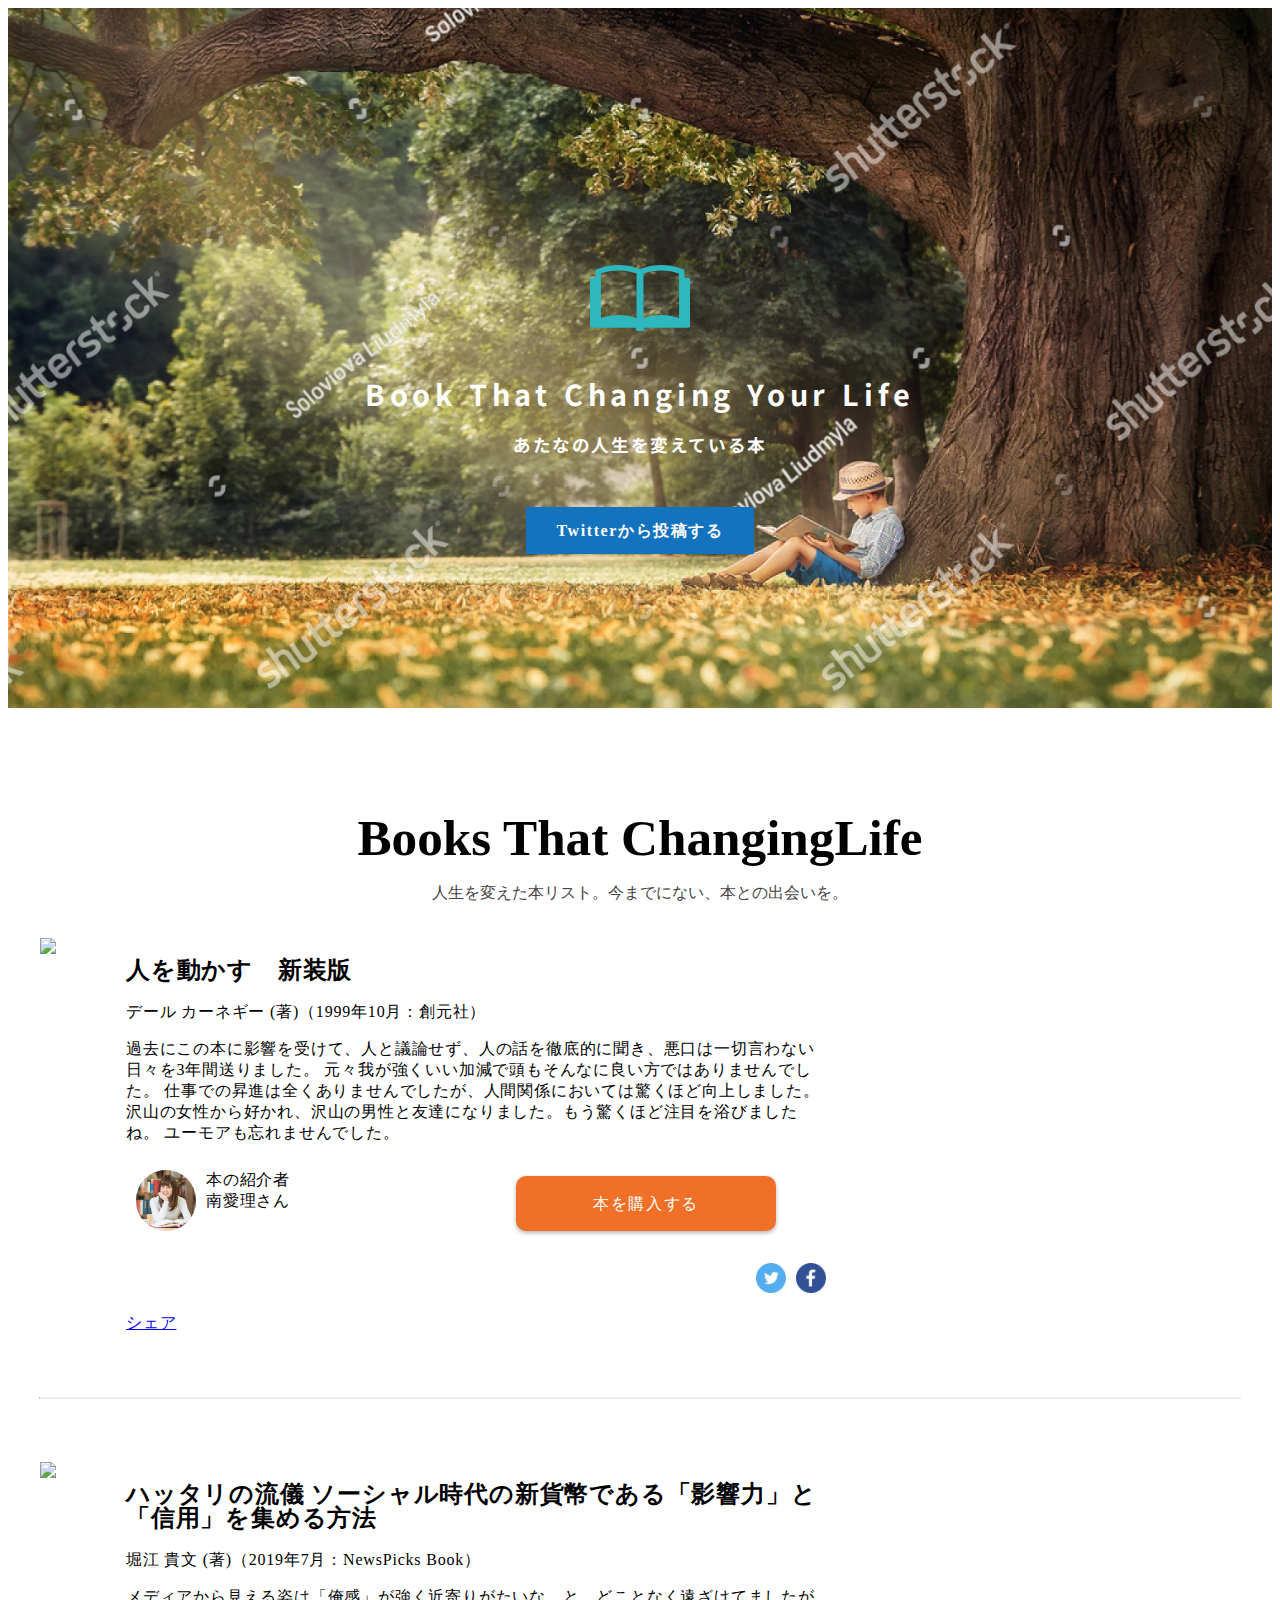
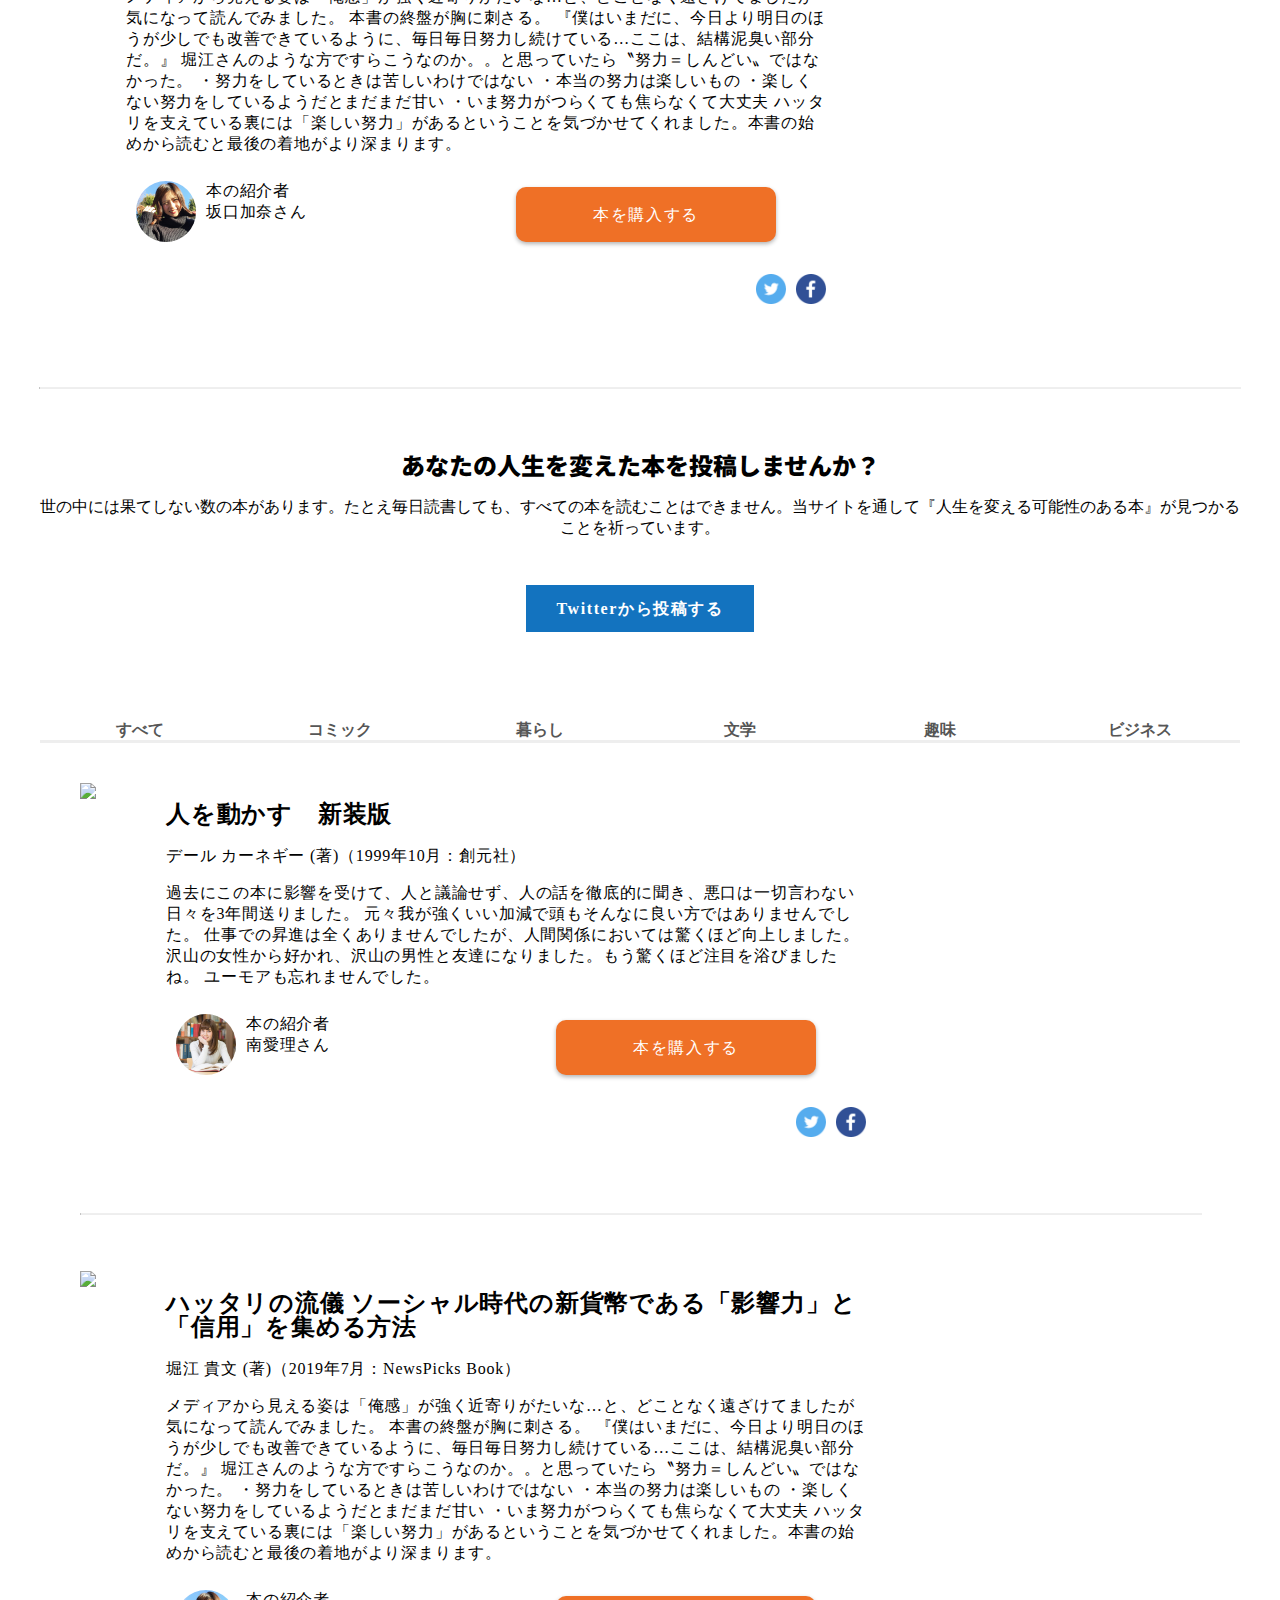
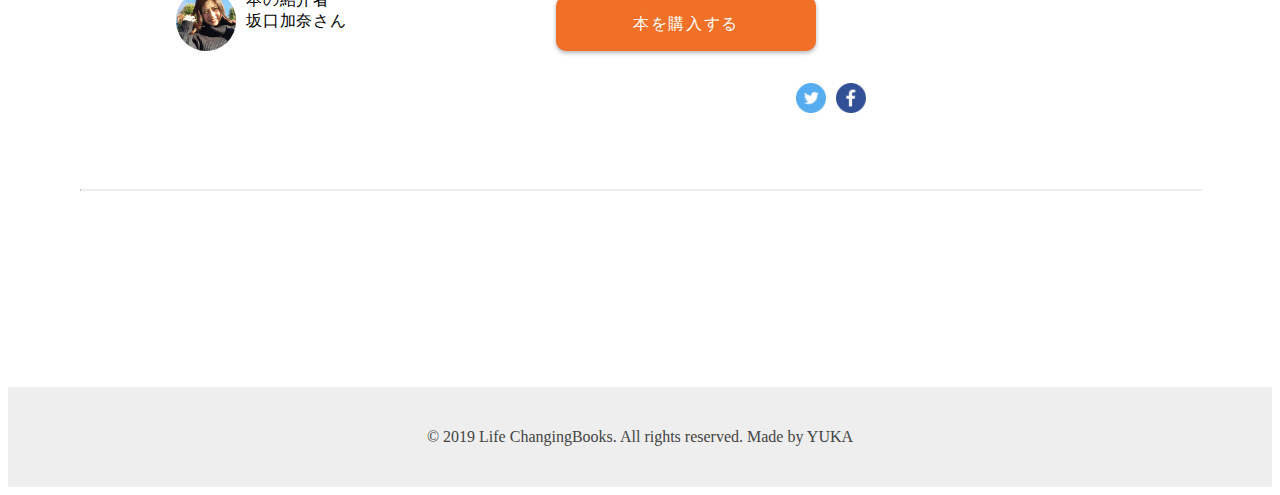
==== commit b0a5a867: "変更" ====
--- a/index.html
+++ b/index.html
@@ -2,7 +2,7 @@
 <html lang="ja">
 <head>
   <meta charset="utf-8">
-  <title> Book That Changed Your Life <p>あたなの人生を変えた本</title>
+  <title> Book That Changing Your Life <p>あたなの人生を変えている本</title>
   <style>
   </style>
   <link rel="stylesheet" href="style.css" type="text/css">
@@ -12,6 +12,7 @@
   <link href="https://fonts.googleapis.com/css?family=Sawarabi+Mincho&display=swap" rel="stylesheet">
   <link href="https://use.fontawesome.com/releases/v5.6.1/css/all.css" rel="stylesheet">
   <script async src="https://platform.twitter.com/widgets.js" charset="utf-8"></script>
+  <meta name="viewport" content="width=device-width, initial-scale=1, minimum-scale=1, maximum-scale=1, user-scalable=no">
 </head>
 <body>
   <div id="fb-root"></div>
@@ -20,14 +21,14 @@
   <header class="header">
     <div class="inner">
       <img src="img/icon.svg" class="icon">
-      <h1><a href="index.html">Book That Changed Your Life <p>あたなの人生を変えた本</a></p>
+      <h1><a href="index.html">Book That Changing Your Life <p>あたなの人生を変えている本</a></p>
       </h1>
       <span class="bottun"><a href="">Twitterから投稿する</a></span>
     </div>
   </header>
   <section class="#">
     <div class="inner maintitle">
-      <h1>Books That Changed Life<p>人生を変えた本リスト。今までにない、本との出会いを。</p>
+      <h1>Books That ChangingLife<p>人生を変えた本リスト。今までにない、本との出会いを。</p>
       </h1>
     </div>
   </section>
@@ -375,7 +376,7 @@
   <footer class="footer">
     <div class="inner">
       <p>
-        © 2019 Life Changed Books. All rights reserved. Made by YUKA</p>
+        © 2019 Life ChangingBooks. All rights reserved. Made by YUKA</p>
     </div>
   </footer>
 </body>
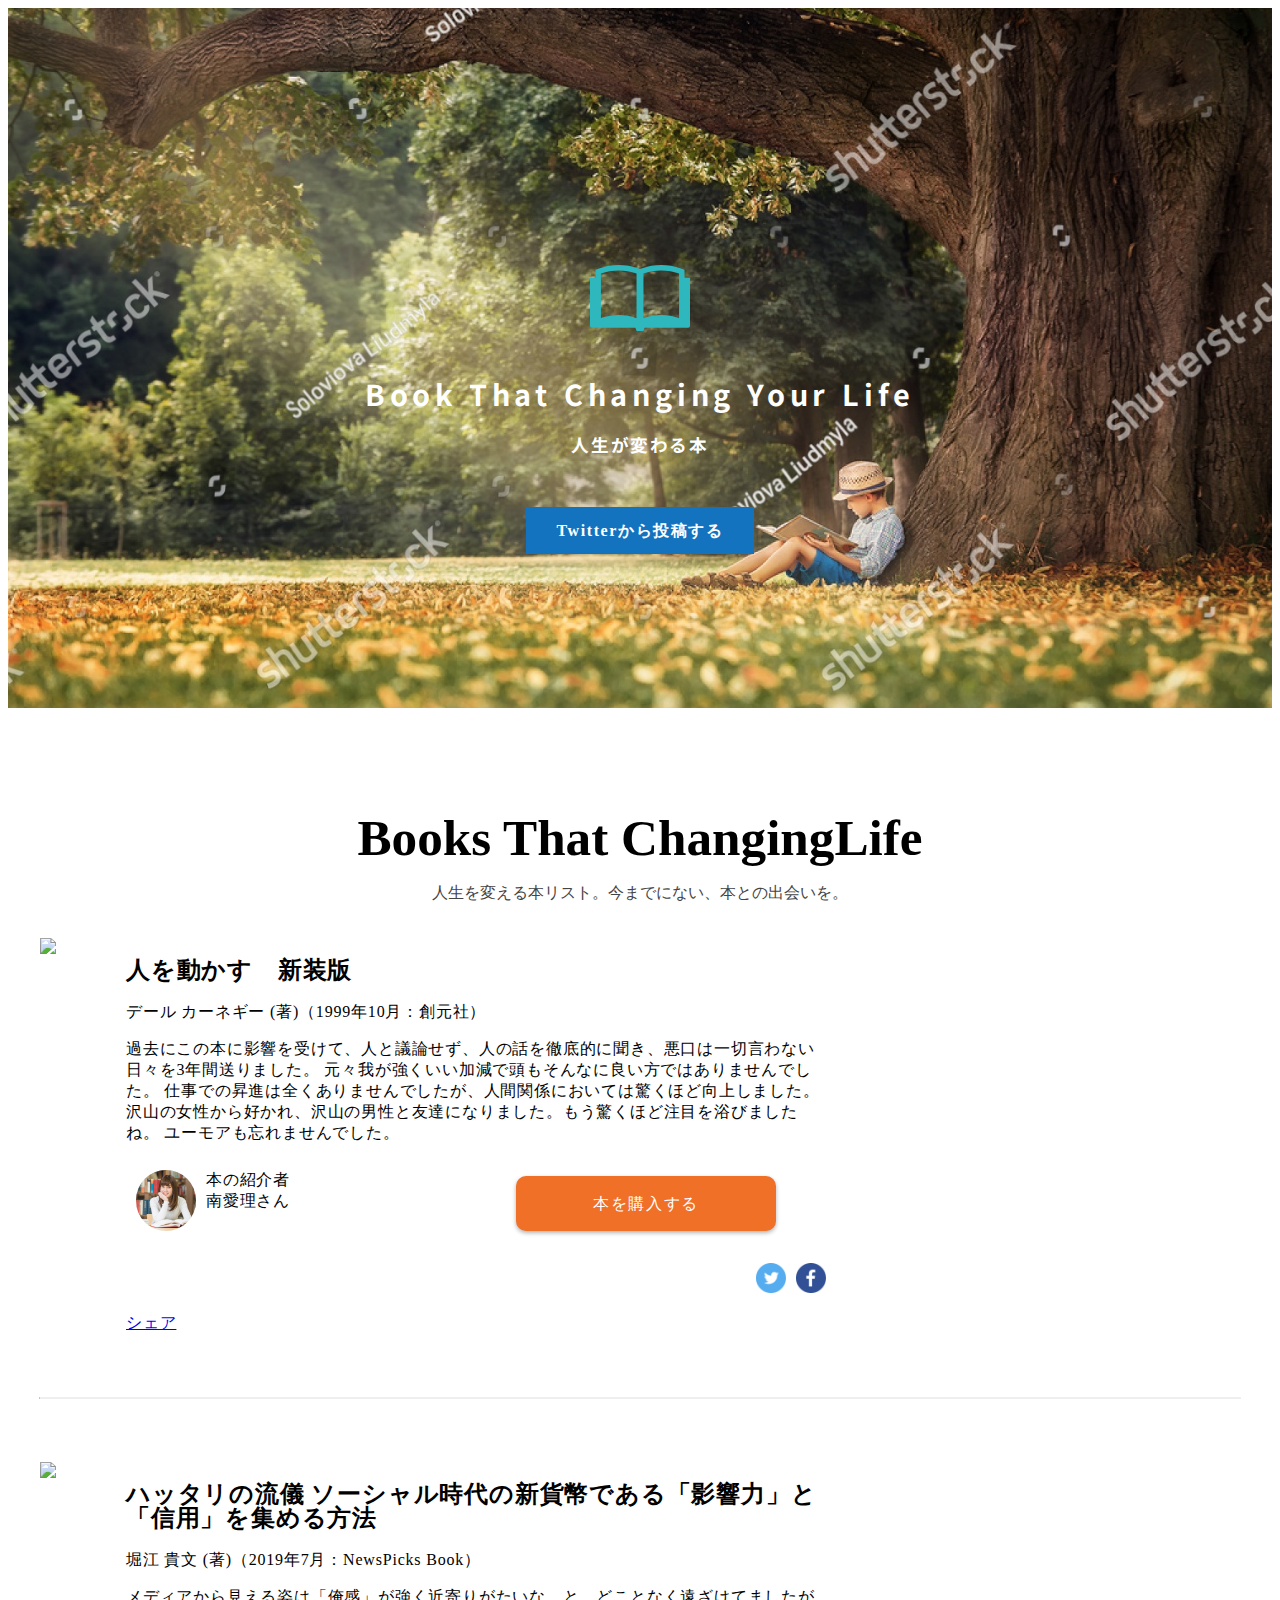
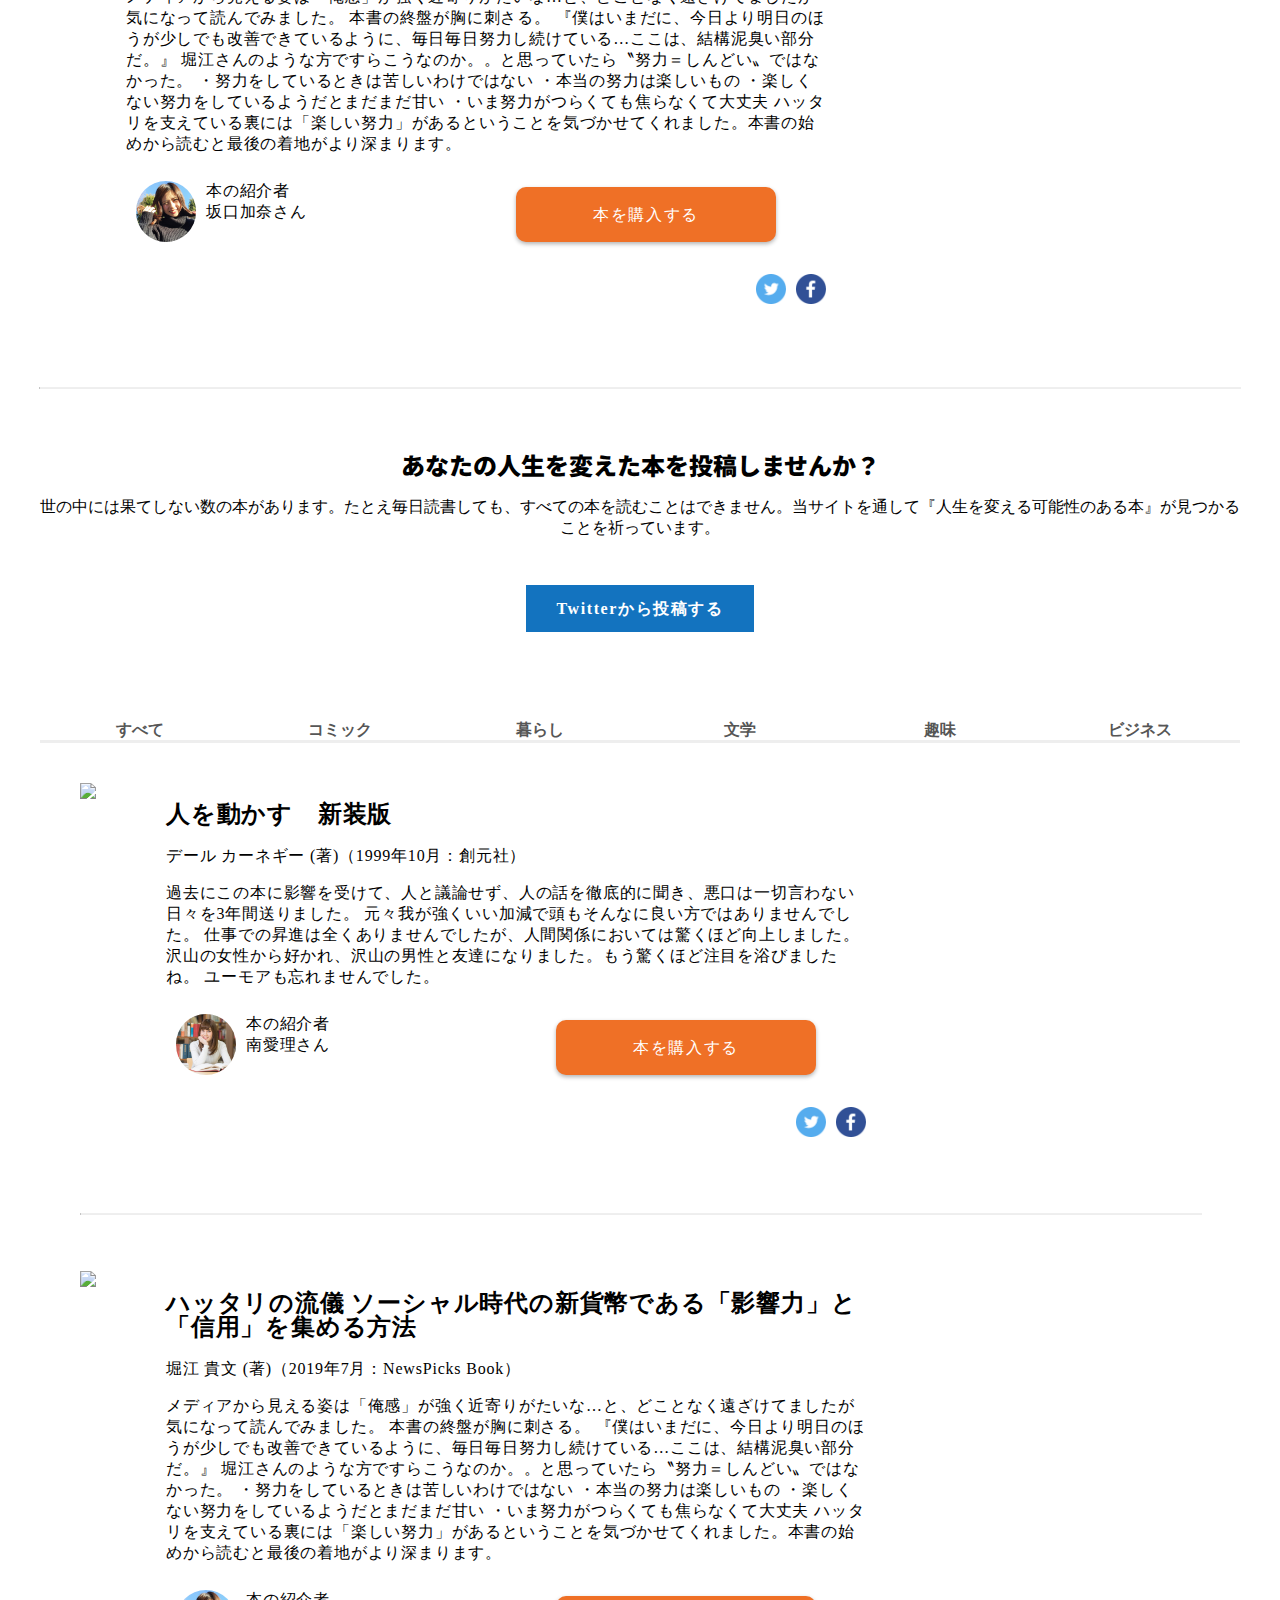
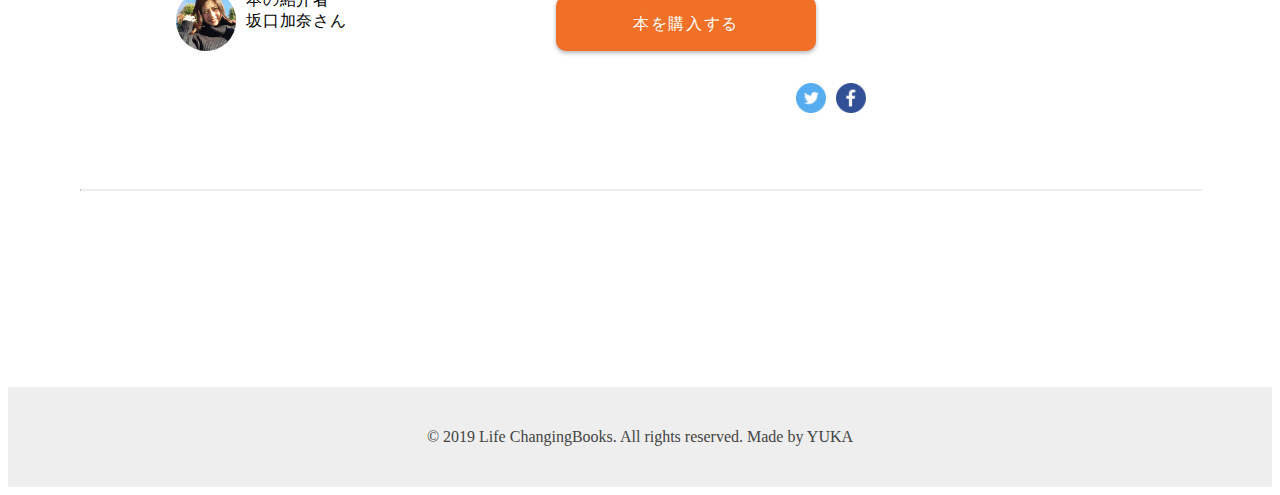
==== commit e7cc8db5: "変更" ====
--- a/index.html
+++ b/index.html
@@ -2,7 +2,7 @@
 <html lang="ja">
 <head>
   <meta charset="utf-8">
-  <title> Book That Changing Your Life <p>あたなの人生を変えている本</title>
+  <title> Book That Changing Your Life <p>人生が変わる本</title>
   <style>
   </style>
   <link rel="stylesheet" href="style.css" type="text/css">
@@ -21,14 +21,14 @@
   <header class="header">
     <div class="inner">
       <img src="img/icon.svg" class="icon">
-      <h1><a href="index.html">Book That Changing Your Life <p>あたなの人生を変えている本</a></p>
+      <h1><a href="index.html">Book That Changing Your Life <p>人生が変わる本</a></p>
       </h1>
       <span class="bottun"><a href="">Twitterから投稿する</a></span>
     </div>
   </header>
   <section class="#">
     <div class="inner maintitle">
-      <h1>Books That ChangingLife<p>人生を変えた本リスト。今までにない、本との出会いを。</p>
+      <h1>Books That ChangingLife<p>人生を変える本リスト。今までにない、本との出会いを。</p>
       </h1>
     </div>
   </section>
